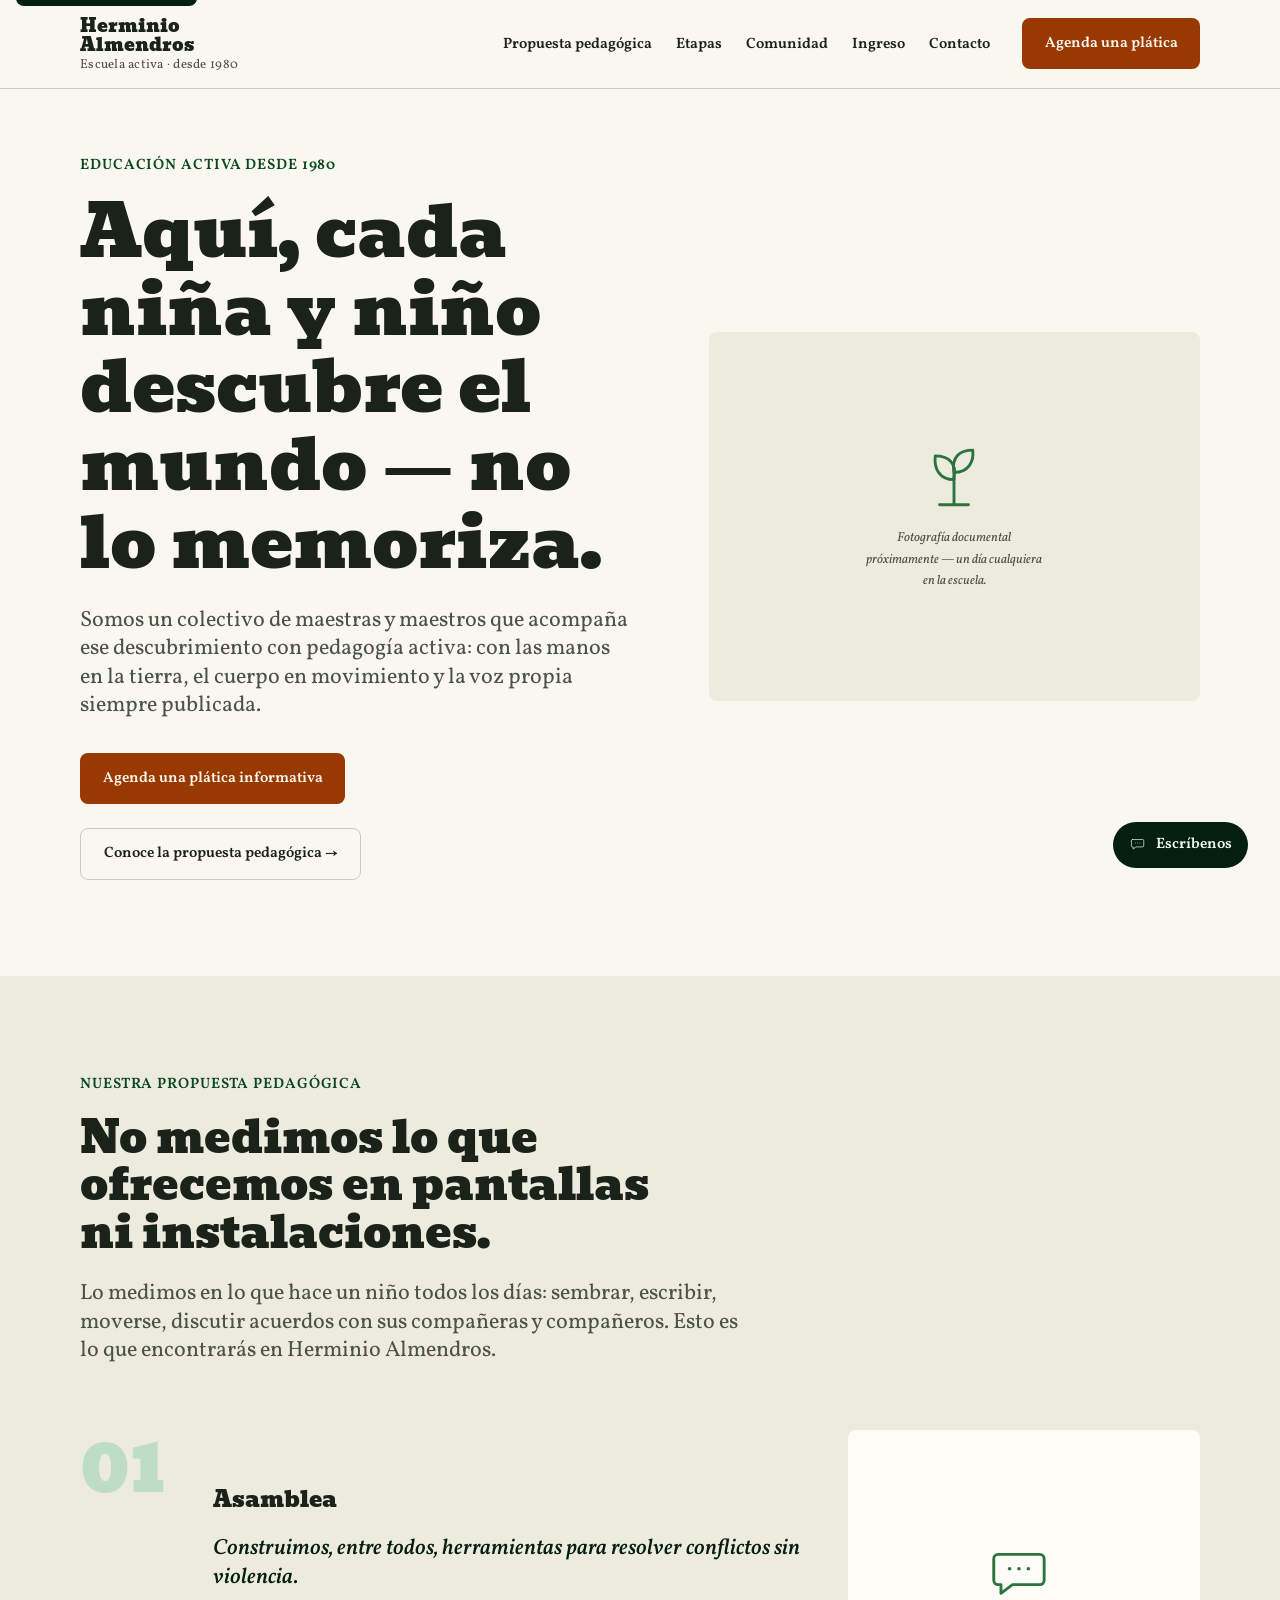
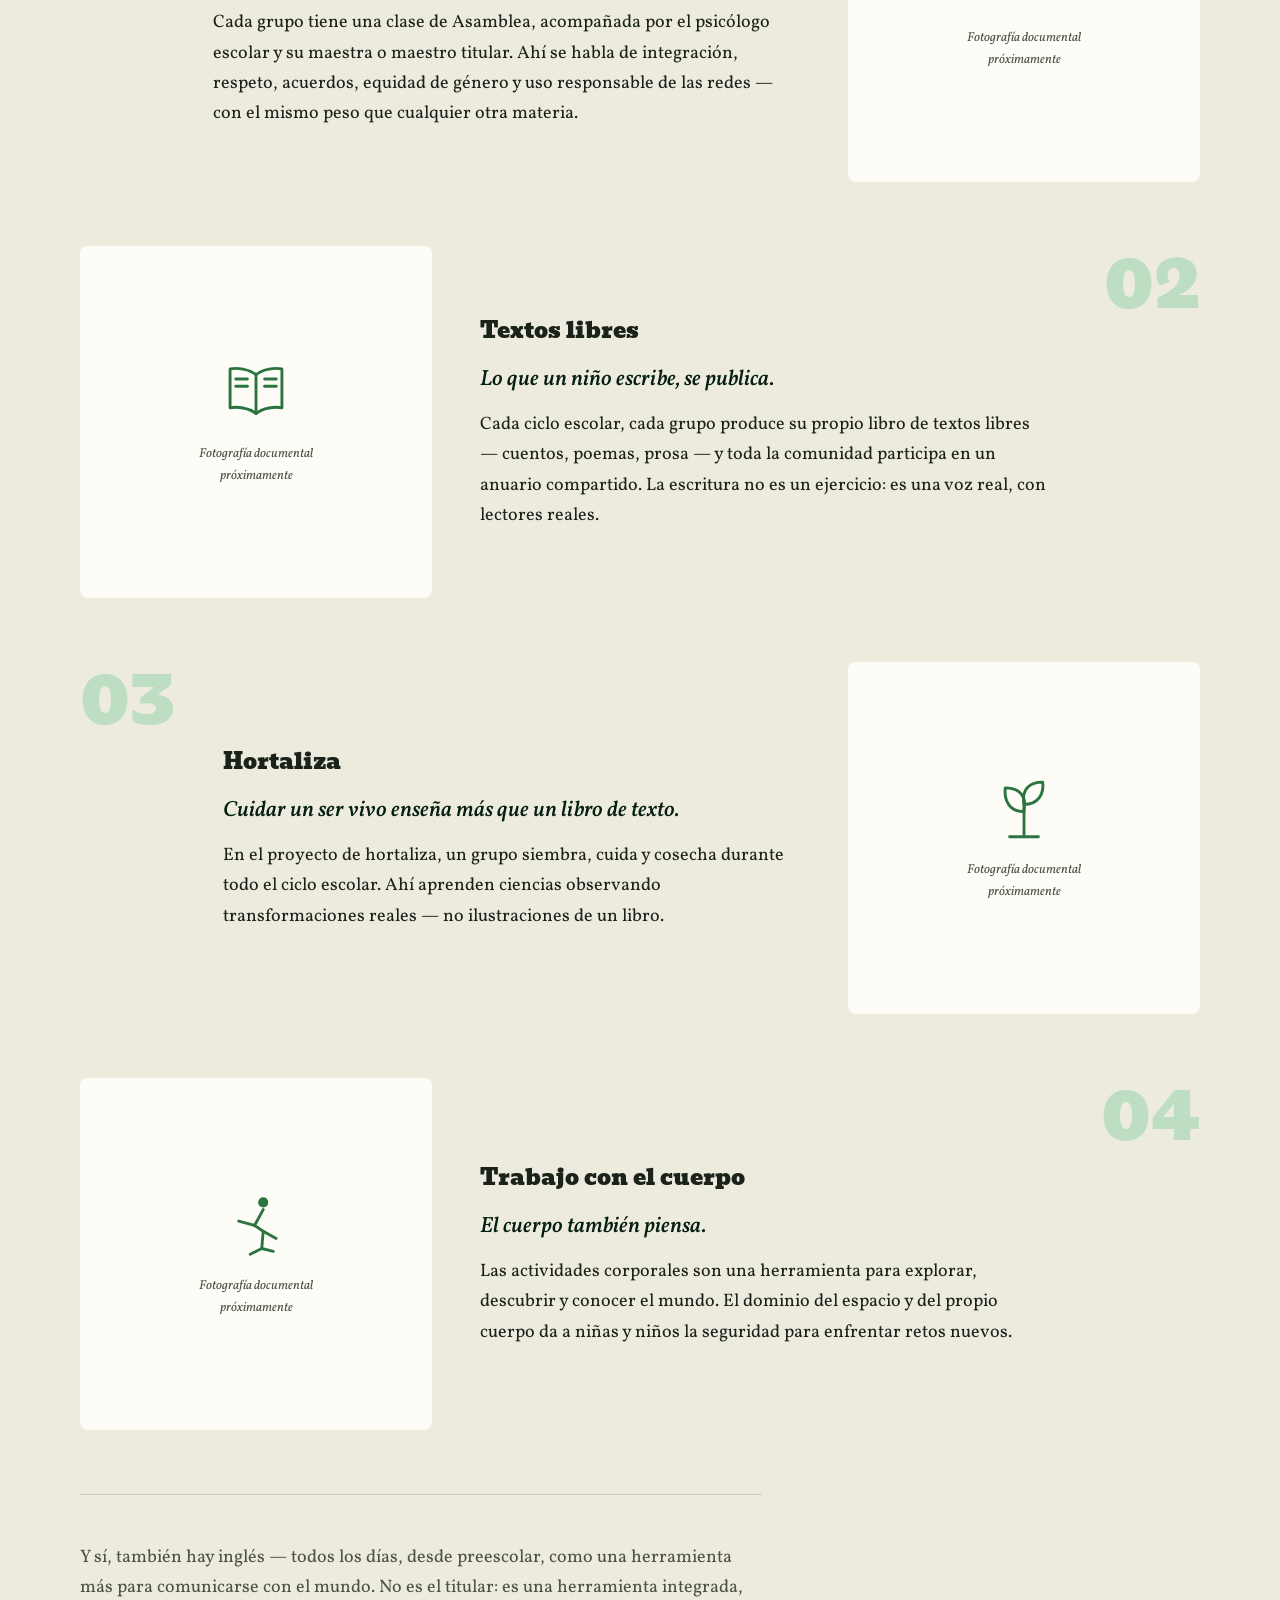
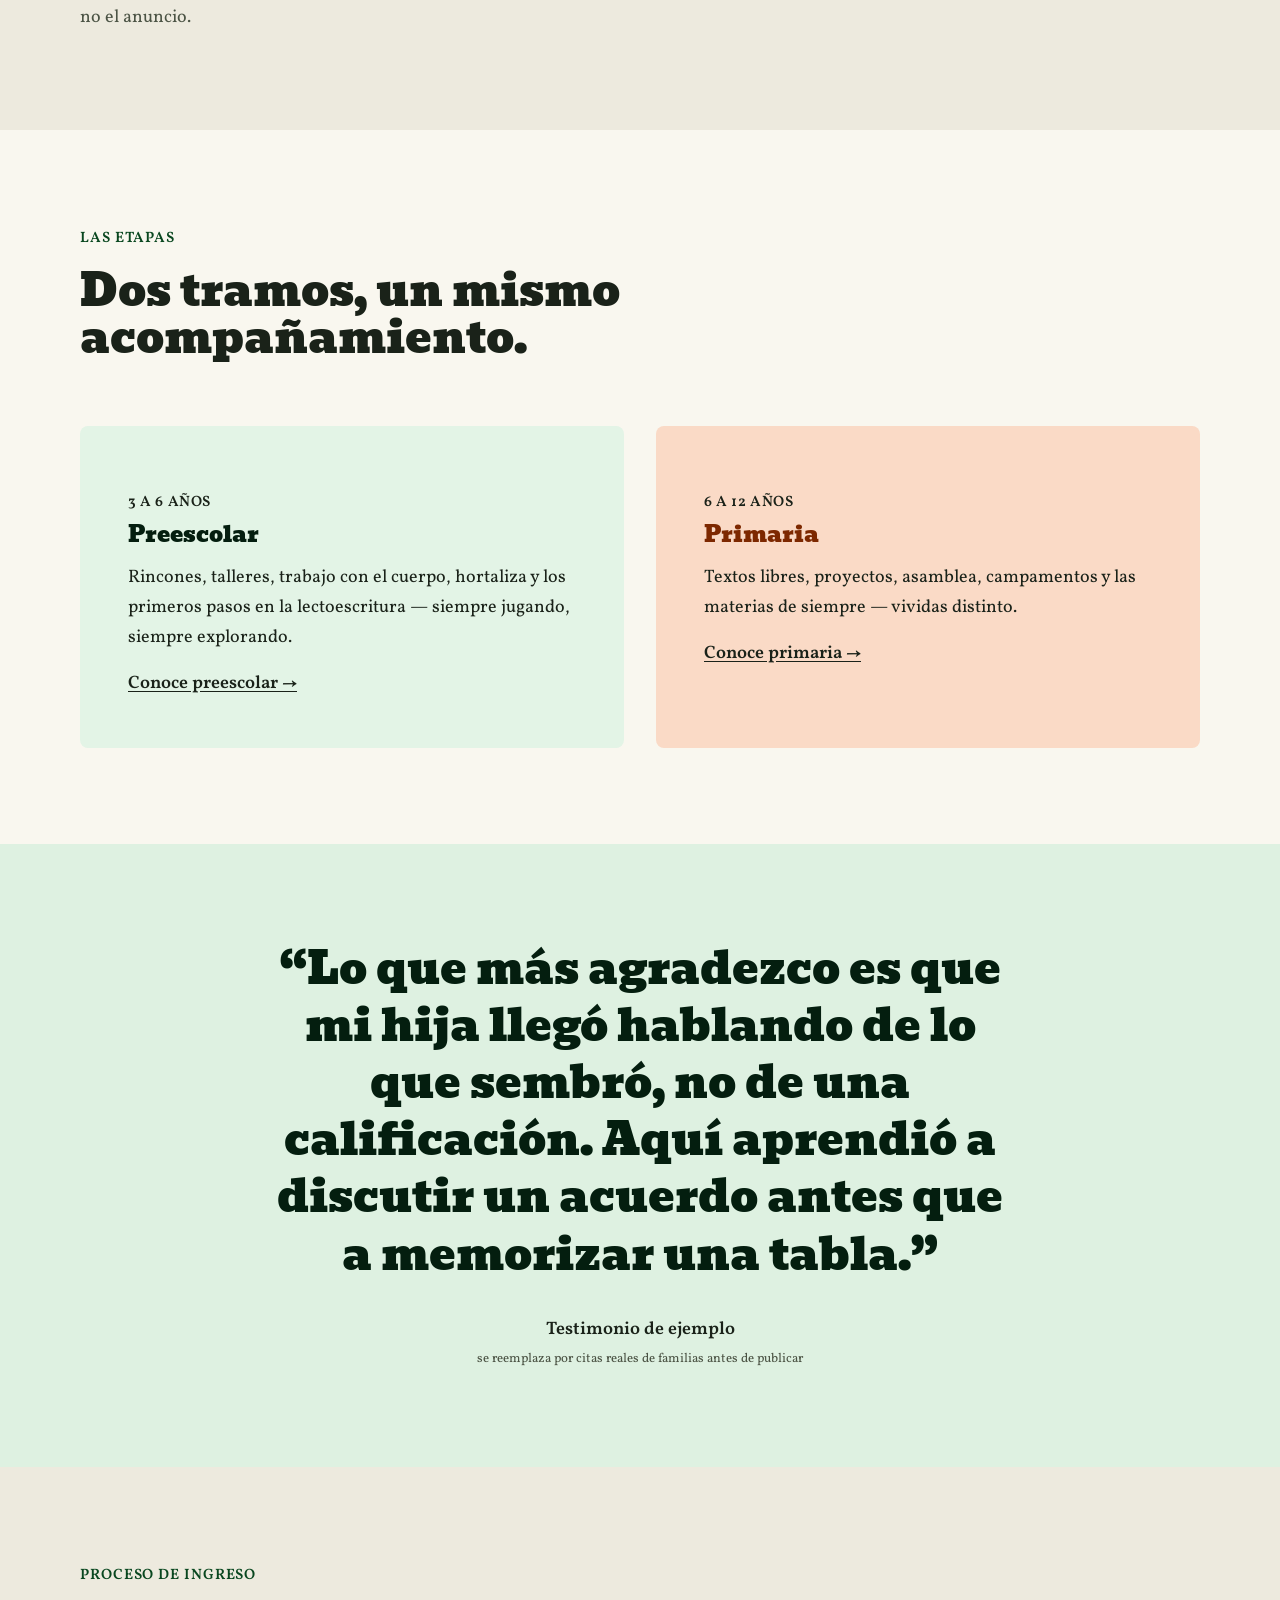
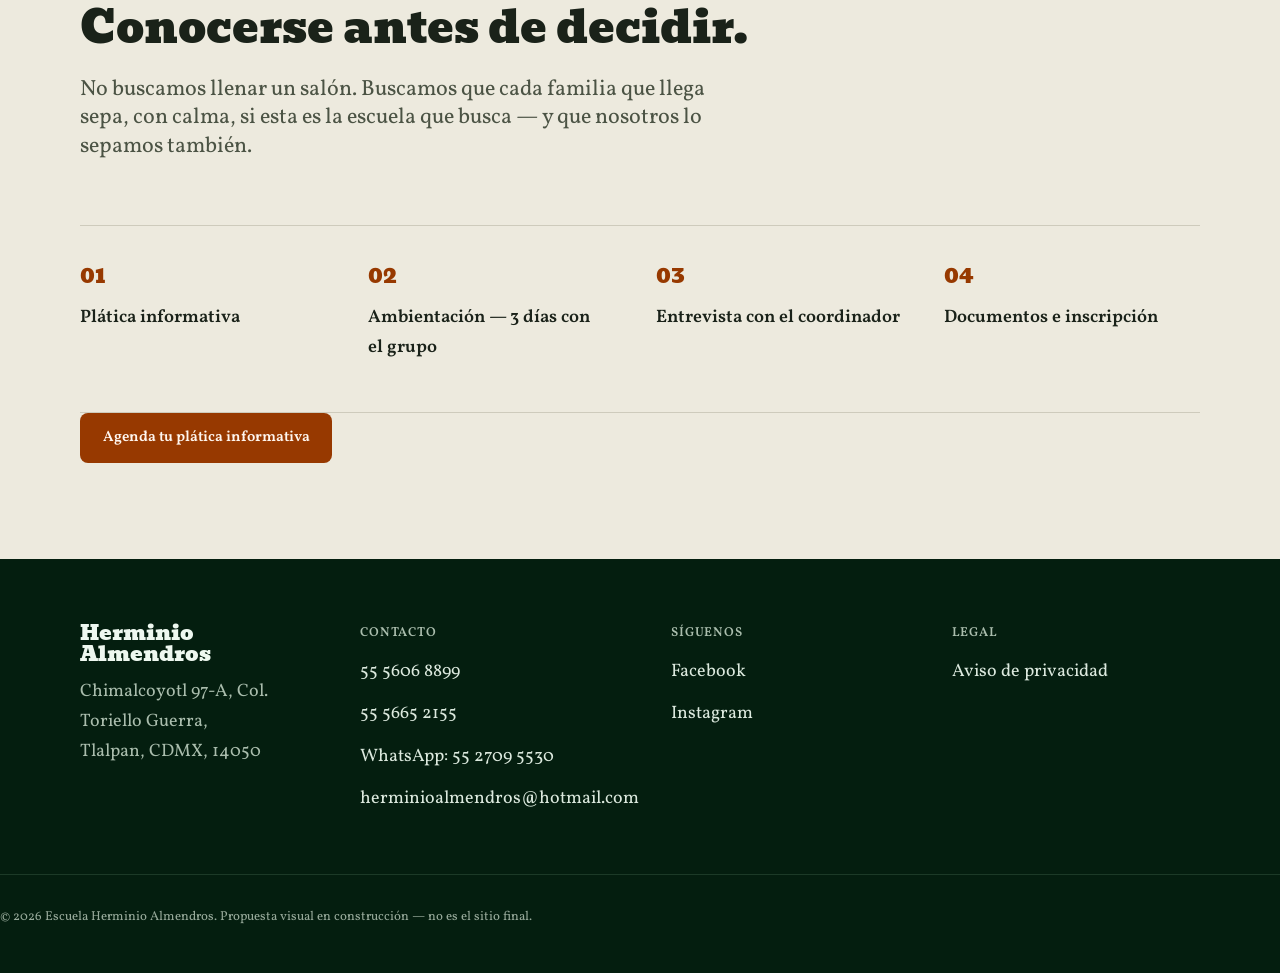
==== propuesta-visual/index.html @ aca51a23 "init" ====
<!doctype html>
<html lang="es">
<head>
<meta charset="UTF-8" />
<meta name="viewport" content="width=device-width, initial-scale=1" />
<meta name="color-scheme" content="light" />
<title>Escuela Herminio Almendros — Educación activa desde 1980</title>
<meta name="description" content="Escuela Herminio Almendros: educación preescolar y primaria con pedagogía activa y constructivista en Tlalpan, Ciudad de México, desde 1980." />
<meta property="og:title" content="Escuela Herminio Almendros" />
<meta property="og:description" content="Educación activa y constructivista en Tlalpan, CDMX, desde 1980." />
<link rel="preconnect" href="https://fonts.googleapis.com">
<link rel="preconnect" href="https://fonts.gstatic.com" crossorigin>
<link href="https://fonts.googleapis.com/css2?family=Bevan&family=Vollkorn:ital,wght@0,400;0,500;0,600;0,700;1,400&display=swap" rel="stylesheet">
<link rel="stylesheet" href="styles.css">
</head>
<body>

<!-- Sprite de iconos: trazos simples, decorativos. Las fotografías reales los sustituirán. -->
<svg style="display:none" aria-hidden="true">
  <symbol id="icon-sprout" viewBox="0 0 100 100" fill="none" stroke="currentColor" stroke-width="4" stroke-linecap="round" stroke-linejoin="round">
    <path d="M50 90 L50 40" />
    <path d="M50 55 C 30 55 22 40 24 22 C 42 22 54 32 50 52 Z" />
    <path d="M50 45 C 70 45 78 30 76 14 C 58 14 46 24 50 45 Z" />
    <path d="M30 90 H70" />
  </symbol>
  <symbol id="icon-chat" viewBox="0 0 100 100" fill="none" stroke="currentColor" stroke-width="4" stroke-linecap="round" stroke-linejoin="round">
    <path d="M14 20 H72 a6 6 0 0 1 6 6 V56 a6 6 0 0 1 -6 6 H34 L18 74 V62 H14 a6 6 0 0 1 -6 -6 V26 a6 6 0 0 1 6 -6 Z" />
    <circle cx="30" cy="40" r="2.5" fill="currentColor" stroke="none" />
    <circle cx="43" cy="40" r="2.5" fill="currentColor" stroke="none" />
    <circle cx="56" cy="40" r="2.5" fill="currentColor" stroke="none" />
  </symbol>
  <symbol id="icon-book" viewBox="0 0 100 100" fill="none" stroke="currentColor" stroke-width="4" stroke-linecap="round" stroke-linejoin="round">
    <path d="M50 26 C 40 18 24 16 14 18 V72 C 24 70 40 72 50 80 C 60 72 76 70 86 72 V18 C 76 16 60 18 50 26 Z" />
    <path d="M50 26 V80" />
    <path d="M22 32 H38" /><path d="M22 42 H38" />
    <path d="M62 32 H78" /><path d="M62 42 H78" />
  </symbol>
  <symbol id="icon-move" viewBox="0 0 100 100" fill="none" stroke="currentColor" stroke-width="4" stroke-linecap="round" stroke-linejoin="round">
    <circle cx="60" cy="20" r="7" fill="currentColor" stroke="none"/>
    <path d="M60 30 L48 52 L60 60 L58 84" />
    <path d="M48 52 L26 46" /><path d="M60 60 L78 70" />
    <path d="M58 84 L42 92" /><path d="M58 84 L74 88" />
  </symbol>
</svg>

<a class="skip-link" href="#contenido">Saltar al contenido</a>

<header class="site-header">
  <div class="wrap site-header__inner">
    <a class="wordmark" href="#inicio" aria-label="Herminio Almendros, inicio">
      <span class="wordmark__name">Herminio<br>Almendros</span>
      <span class="wordmark__tag">Escuela activa · desde 1980</span>
    </a>

    <button class="nav-toggle" type="button" aria-expanded="false" aria-controls="nav-principal">
      <span class="nav-toggle__bar"></span>
      <span class="nav-toggle__bar"></span>
      <span class="nav-toggle__bar"></span>
      <span class="sr-only">Abrir menú</span>
    </button>

    <div class="nav-collapse" id="nav-principal">
      <div class="nav-collapse__inner">
        <nav class="site-nav" aria-label="Principal">
          <ul>
            <li><a href="#propuesta">Propuesta pedagógica</a></li>
            <li><a href="#etapas">Etapas</a></li>
            <li><a href="#comunidad">Comunidad</a></li>
            <li><a href="#ingreso">Ingreso</a></li>
            <li><a href="#contacto">Contacto</a></li>
          </ul>
        </nav>
        <a class="button button--cta" href="#ingreso">Agenda una plática</a>
      </div>
    </div>
  </div>
</header>

<main id="contenido">

  <section class="hero" id="inicio">
    <div class="wrap hero__grid">
      <div class="hero__content" data-reveal>
        <p class="eyebrow">Educación activa desde 1980</p>
        <h1>Aquí, cada niña y niño descubre el mundo — no lo memoriza.</h1>
        <p class="lead">Somos un colectivo de maestras y maestros que acompaña ese descubrimiento con pedagogía activa: con las manos en la tierra, el cuerpo en movimiento y la voz propia siempre publicada.</p>
        <div class="hero__actions">
          <a class="button button--cta" href="#ingreso">Agenda una plática informativa</a>
          <a class="button button--ghost" href="#propuesta">Conoce la propuesta pedagógica →</a>
        </div>
      </div>
      <figure class="doc-frame hero__visual" data-reveal>
        <svg class="icon" aria-hidden="true"><use href="#icon-sprout"></use></svg>
        <figcaption>Fotografía documental próximamente — un día cualquiera en la escuela.</figcaption>
      </figure>
    </div>
  </section>

  <section class="section section--alt" id="propuesta">
    <div class="wrap">
      <div class="section__intro" data-reveal>
        <p class="eyebrow">Nuestra propuesta pedagógica</p>
        <h2>No medimos lo que ofrecemos en pantallas ni instalaciones.</h2>
        <p class="lead">Lo medimos en lo que hace un niño todos los días: sembrar, escribir, moverse, discutir acuerdos con sus compañeras y compañeros. Esto es lo que encontrarás en Herminio Almendros.</p>
      </div>

      <ol class="pillars">
        <li class="pillar" data-reveal>
          <span class="pillar__index" aria-hidden="true">01</span>
          <div class="pillar__body">
            <p class="pillar__label">Asamblea</p>
            <blockquote>Construimos, entre todos, herramientas para resolver conflictos sin violencia.</blockquote>
            <p>Cada grupo tiene una clase de Asamblea, acompañada por el psicólogo escolar y su maestra o maestro titular. Ahí se habla de integración, respeto, acuerdos, equidad de género y uso responsable de las redes — con el mismo peso que cualquier otra materia.</p>
          </div>
          <figure class="doc-frame doc-frame--square pillar__visual">
            <svg class="icon" aria-hidden="true"><use href="#icon-chat"></use></svg>
            <figcaption>Fotografía documental próximamente</figcaption>
          </figure>
        </li>

        <li class="pillar" data-reveal>
          <span class="pillar__index" aria-hidden="true">02</span>
          <div class="pillar__body">
            <p class="pillar__label">Textos libres</p>
            <blockquote>Lo que un niño escribe, se publica.</blockquote>
            <p>Cada ciclo escolar, cada grupo produce su propio libro de textos libres — cuentos, poemas, prosa — y toda la comunidad participa en un anuario compartido. La escritura no es un ejercicio: es una voz real, con lectores reales.</p>
          </div>
          <figure class="doc-frame doc-frame--square pillar__visual">
            <svg class="icon" aria-hidden="true"><use href="#icon-book"></use></svg>
            <figcaption>Fotografía documental próximamente</figcaption>
          </figure>
        </li>

        <li class="pillar" data-reveal>
          <span class="pillar__index" aria-hidden="true">03</span>
          <div class="pillar__body">
            <p class="pillar__label">Hortaliza</p>
            <blockquote>Cuidar un ser vivo enseña más que un libro de texto.</blockquote>
            <p>En el proyecto de hortaliza, un grupo siembra, cuida y cosecha durante todo el ciclo escolar. Ahí aprenden ciencias observando transformaciones reales — no ilustraciones de un libro.</p>
          </div>
          <figure class="doc-frame doc-frame--square pillar__visual">
            <svg class="icon" aria-hidden="true"><use href="#icon-sprout"></use></svg>
            <figcaption>Fotografía documental próximamente</figcaption>
          </figure>
        </li>

        <li class="pillar" data-reveal>
          <span class="pillar__index" aria-hidden="true">04</span>
          <div class="pillar__body">
            <p class="pillar__label">Trabajo con el cuerpo</p>
            <blockquote>El cuerpo también piensa.</blockquote>
            <p>Las actividades corporales son una herramienta para explorar, descubrir y conocer el mundo. El dominio del espacio y del propio cuerpo da a niñas y niños la seguridad para enfrentar retos nuevos.</p>
          </div>
          <figure class="doc-frame doc-frame--square pillar__visual">
            <svg class="icon" aria-hidden="true"><use href="#icon-move"></use></svg>
            <figcaption>Fotografía documental próximamente</figcaption>
          </figure>
        </li>
      </ol>

      <p class="pillars__note" data-reveal>Y sí, también hay inglés — todos los días, desde preescolar, como una herramienta más para comunicarse con el mundo. No es el titular: es una herramienta integrada, no el anuncio.</p>
    </div>
  </section>

  <section class="section" id="etapas">
    <div class="wrap">
      <div class="section__intro" data-reveal>
        <p class="eyebrow">Las etapas</p>
        <h2>Dos tramos, un mismo acompañamiento.</h2>
      </div>
      <div class="stages" data-reveal>
        <article class="stage stage--preescolar">
          <p class="stage__range">3 a 6 años</p>
          <h3>Preescolar</h3>
          <p>Rincones, talleres, trabajo con el cuerpo, hortaliza y los primeros pasos en la lectoescritura — siempre jugando, siempre explorando.</p>
          <a class="link-arrow" href="#">Conoce preescolar →</a>
        </article>
        <article class="stage stage--primaria">
          <p class="stage__range">6 a 12 años</p>
          <h3>Primaria</h3>
          <p>Textos libres, proyectos, asamblea, campamentos y las materias de siempre — vividas distinto.</p>
          <a class="link-arrow" href="#">Conoce primaria →</a>
        </article>
      </div>
    </div>
  </section>

  <section class="section section--comunidad" id="comunidad">
    <div class="wrap">
      <blockquote class="testimonial" data-reveal>
        <p>Lo que más agradezco es que mi hija llegó hablando de lo que sembró, no de una calificación. Aquí aprendió a discutir un acuerdo antes que a memorizar una tabla.</p>
        <footer>
          <cite>Testimonio de ejemplo</cite>
          <span class="testimonial__note">se reemplaza por citas reales de familias antes de publicar</span>
        </footer>
      </blockquote>
    </div>
  </section>

  <section class="section section--alt" id="ingreso">
    <div class="wrap">
      <div class="section__intro" data-reveal>
        <p class="eyebrow">Proceso de ingreso</p>
        <h2>Conocerse antes de decidir.</h2>
        <p class="lead">No buscamos llenar un salón. Buscamos que cada familia que llega sepa, con calma, si esta es la escuela que busca — y que nosotros lo sepamos también.</p>
      </div>

      <ol class="steps" data-reveal>
        <li><span class="steps__index">01</span><p class="steps__label">Plática informativa</p></li>
        <li><span class="steps__index">02</span><p class="steps__label">Ambientación — 3 días con el grupo</p></li>
        <li><span class="steps__index">03</span><p class="steps__label">Entrevista con el coordinador</p></li>
        <li><span class="steps__index">04</span><p class="steps__label">Documentos e inscripción</p></li>
      </ol>

      <a class="button button--cta" href="#contacto">Agenda tu plática informativa</a>
    </div>
  </section>

</main>

<footer class="site-footer" id="contacto">
  <div class="wrap site-footer__grid">
    <div>
      <p class="wordmark wordmark--footer">Herminio<br>Almendros</p>
      <p class="muted-footer">Chimalcoyotl 97-A, Col. Toriello Guerra,<br>Tlalpan, CDMX, 14050</p>
    </div>
    <div>
      <p class="footer__heading">Contacto</p>
      <p><a href="tel:5556068899">55 5606 8899</a></p>
      <p><a href="tel:5556652155">55 5665 2155</a></p>
      <p><a href="https://wa.me/525527095530" target="_blank" rel="noopener">WhatsApp: 55 2709 5530</a></p>
      <p><a href="mailto:herminioalmendros@hotmail.com">herminioalmendros@hotmail.com</a></p>
    </div>
    <div>
      <p class="footer__heading">Síguenos</p>
      <p><a href="https://www.facebook.com/Comunidad-Herminio-Almendros-756396684476777/" target="_blank" rel="noopener">Facebook</a></p>
      <p><a href="https://instagram.com/escuelaherminioalmendros/" target="_blank" rel="noopener">Instagram</a></p>
    </div>
    <div>
      <p class="footer__heading">Legal</p>
      <p><a href="#">Aviso de privacidad</a></p>
    </div>
  </div>
  <p class="site-footer__legal">© <span id="year"></span> Escuela Herminio Almendros. Propuesta visual en construcción — no es el sitio final.</p>
</footer>

<a class="whatsapp-tab" href="https://wa.me/525527095530" target="_blank" rel="noopener">
  <svg class="icon" aria-hidden="true"><use href="#icon-chat"></use></svg>
  <span>Escríbenos</span>
</a>

<script src="script.js"></script>
</body>
</html>
---- propuesta-visual/styles.css ----
/* =========================================================
   Herminio Almendros — propuesta visual (prototipo estático)
   ========================================================= */

/* ---------- Reset mínimo ---------- */
*, *::before, *::after { box-sizing: border-box; }
html { -webkit-text-size-adjust: 100%; scroll-behavior: smooth; }
body { margin: 0; }
img, svg { display: block; max-width: 100%; }
a { color: inherit; }
ul, ol { margin: 0; padding: 0; list-style: none; }
blockquote, p, h1, h2, h3, figure { margin: 0; }
button { font: inherit; color: inherit; background: none; border: 0; cursor: pointer; }

/* ---------- Tokens ---------- */
:root {
  /* Espaciado — escala de 4pt */
  --space-3xs: 0.25rem;
  --space-2xs: 0.5rem;
  --space-xs: 0.75rem;
  --space-sm: 1rem;
  --space-md: 1.5rem;
  --space-lg: 2rem;
  --space-xl: 3rem;
  --space-2xl: 4rem;
  --space-3xl: 6rem;

  /* Superficie y texto — papel cálido, nunca blanco/negro puro */
  --color-bg: oklch(97.5% 0.01 95);
  --color-bg-alt: oklch(93.5% 0.016 95);
  --color-bg-soft-green: oklch(94% 0.03 150);
  --color-border: oklch(84% 0.02 95);
  --color-text: oklch(24% 0.02 140);
  --color-text-muted: oklch(43% 0.025 130);

  /* Hoja — verde hortaliza */
  --color-hoja-95: oklch(95% 0.025 150);
  --color-hoja-85: oklch(87% 0.05 150);
  --color-hoja-70: oklch(72% 0.09 150);
  --color-hoja-50: oklch(50% 0.11 150);
  --color-hoja-35: oklch(35% 0.09 150);
  --color-hoja-20: oklch(21% 0.045 155);

  /* Tierra — barro, terracota */
  --color-tierra-92: oklch(91% 0.045 55);
  --color-tierra-58: oklch(58% 0.14 45);
  --color-tierra-48: oklch(47% 0.14 45);
  --color-tierra-40: oklch(40% 0.13 45);
  --color-tierra-on: oklch(98% 0.015 60);

  /* Tipografía */
  --font-display: 'Bevan', Georgia, serif;
  --font-body: 'Vollkorn', Georgia, serif;

  --text-xs: 0.8125rem;
  --text-sm: 0.9375rem;
  --text-base: 1.125rem;
  --text-md: 1.375rem;
  --text-lg: clamp(1.9rem, 1.55rem + 1.6vw, 2.75rem);
  --text-xl: clamp(2.5rem, 1.2rem + 5.4vw, 4.5rem);

  --leading-tight: 1.08;
  --leading-snug: 1.3;
  --leading-normal: 1.5;
  --leading-relaxed: 1.68;

  --radius: 8px;
  --measure: 62ch;

  --ease-out: cubic-bezier(0.16, 1, 0.3, 1);
}

/* ---------- Base ---------- */
body {
  background: var(--color-bg);
  color: var(--color-text);
  font-family: var(--font-body);
  font-size: var(--text-base);
  line-height: var(--leading-relaxed);
  text-rendering: optimizeLegibility;
}

h1, h2, h3 {
  font-family: var(--font-display);
  font-weight: 400;
  line-height: var(--leading-tight);
  text-wrap: balance;
}

h1 { font-size: var(--text-xl); }
h2 { font-size: var(--text-lg); }
h3 { font-size: var(--text-md); }

p { text-wrap: pretty; }

.wrap {
  max-width: 74rem;
  margin-inline: auto;
  padding-inline: var(--space-lg);
}

.sr-only {
  position: absolute;
  width: 1px; height: 1px;
  overflow: hidden;
  clip: rect(0 0 0 0);
  white-space: nowrap;
}

.skip-link {
  position: absolute;
  left: var(--space-sm);
  top: -3rem;
  background: var(--color-hoja-20);
  color: var(--color-tierra-on);
  padding: var(--space-xs) var(--space-sm);
  border-radius: var(--radius);
  transition: top 0.2s var(--ease-out);
  z-index: 100;
}
.skip-link:focus { top: var(--space-sm); }

:focus-visible {
  outline: 2px solid var(--color-hoja-35);
  outline-offset: 3px;
}

.eyebrow {
  font-size: var(--text-sm);
  font-weight: 600;
  letter-spacing: 0.06em;
  text-transform: uppercase;
  color: var(--color-hoja-35);
  margin-bottom: var(--space-sm);
}

.lead {
  font-size: var(--text-md);
  line-height: var(--leading-snug);
  color: var(--color-text-muted);
  max-width: var(--measure);
  margin-top: var(--space-md);
}

/* ---------- Botones ---------- */
.button {
  display: inline-flex;
  align-items: center;
  gap: var(--space-2xs);
  font-family: var(--font-body);
  font-size: var(--text-sm);
  font-weight: 600;
  text-decoration: none;
  padding: 0.85em 1.5em;
  border-radius: var(--radius);
  transition: background-color 0.2s var(--ease-out), color 0.2s var(--ease-out), border-color 0.2s var(--ease-out);
}

.button--cta {
  background: var(--color-tierra-48);
  color: var(--color-tierra-on);
}
.button--cta:hover { background: var(--color-tierra-40); }

.button--ghost {
  background: transparent;
  border: 1px solid var(--color-border);
  color: var(--color-text);
}
.button--ghost:hover { background: var(--color-bg-alt); }

.link-arrow {
  display: inline-block;
  margin-top: var(--space-sm);
  font-weight: 600;
  text-decoration: underline;
  text-underline-offset: 3px;
  color: inherit;
}

/* ---------- Header ---------- */
.site-header {
  position: sticky;
  top: 0;
  z-index: 50;
  background: var(--color-bg);
  border-bottom: 1px solid var(--color-border);
  transition: border-color 0.2s var(--ease-out);
}
.site-header.is-scrolled { border-bottom-color: var(--color-hoja-70); }

.site-header__inner {
  display: flex;
  flex-wrap: wrap;
  align-items: center;
  justify-content: space-between;
  gap: var(--space-md);
  padding-block: var(--space-sm);
}

.wordmark {
  text-decoration: none;
  color: var(--color-text);
  line-height: 1;
}
.wordmark__name {
  display: block;
  font-family: var(--font-display);
  font-size: 1.15rem;
  line-height: 1.05;
}
.wordmark__tag {
  display: block;
  font-family: var(--font-body);
  font-size: var(--text-xs);
  color: var(--color-text-muted);
  margin-top: var(--space-3xs);
  letter-spacing: 0.02em;
}

.nav-toggle {
  display: flex;
  flex-direction: column;
  gap: 5px;
  padding: var(--space-2xs);
  margin: calc(var(--space-2xs) * -1);
}
.nav-toggle__bar {
  width: 22px; height: 2px;
  background: var(--color-text);
  border-radius: 2px;
  transition: transform 0.25s var(--ease-out), opacity 0.25s var(--ease-out);
}
.nav-toggle.is-open .nav-toggle__bar:nth-child(1) { transform: translateY(7px) rotate(45deg); }
.nav-toggle.is-open .nav-toggle__bar:nth-child(2) { opacity: 0; }
.nav-toggle.is-open .nav-toggle__bar:nth-child(3) { transform: translateY(-7px) rotate(-45deg); }

.nav-collapse {
  display: grid;
  grid-template-rows: 0fr;
  transition: grid-template-rows 0.35s var(--ease-out);
  flex-basis: 100%;
}
.nav-collapse__inner { overflow: hidden; min-height: 0; }
.nav-collapse.is-open { grid-template-rows: 1fr; }
.nav-collapse .site-nav ul {
  display: flex;
  flex-direction: column;
  gap: var(--space-sm);
  padding-block: var(--space-md);
}
.nav-collapse .site-nav a { text-decoration: none; font-weight: 600; }
.nav-collapse .button--cta { margin-bottom: var(--space-md); }

@media (min-width: 960px) {
  .nav-toggle { display: none; }
  .nav-collapse {
    display: block;
    flex-basis: auto;
  }
  .nav-collapse__inner { overflow: visible; }
  .nav-collapse__inner {
    display: flex;
    align-items: center;
    gap: var(--space-lg);
  }
  .nav-collapse .site-nav ul {
    flex-direction: row;
    gap: var(--space-md);
    padding-block: 0;
  }
  .nav-collapse .site-nav a { font-size: var(--text-sm); white-space: nowrap; }
  .nav-collapse .button--cta { margin-bottom: 0; white-space: nowrap; }
}

/* ---------- Layout de secciones ---------- */
.section { padding-block: var(--space-3xl); }
.section--alt { background: var(--color-bg-alt); }
.section--comunidad { background: var(--color-bg-soft-green); }

.section__intro { max-width: 42rem; margin-bottom: var(--space-2xl); }

/* ---------- Hero ---------- */
.hero { padding-block: var(--space-2xl) var(--space-3xl); }
.hero__grid {
  display: grid;
  gap: var(--space-xl);
}
.hero__actions {
  display: flex;
  flex-wrap: wrap;
  gap: var(--space-md);
  margin-top: var(--space-lg);
}
@media (min-width: 880px) {
  .hero__grid { grid-template-columns: 1.15fr 1fr; align-items: center; gap: var(--space-2xl); }
}

@media (min-width: 960px) {
  .site-header__inner { flex-wrap: nowrap; }
}

/* ---------- Marcos documentales (placeholders de foto real) ---------- */
.doc-frame {
  aspect-ratio: 4 / 3;
  background: var(--color-bg-alt);
  border-radius: var(--radius);
  display: flex;
  flex-direction: column;
  align-items: center;
  justify-content: center;
  gap: var(--space-sm);
  padding: var(--space-lg);
  text-align: center;
}
.doc-frame--square { aspect-ratio: 1 / 1; }
.doc-frame .icon { width: 4.5rem; height: 4.5rem; color: var(--color-hoja-50); }
.doc-frame figcaption { font-size: var(--text-xs); font-style: italic; color: var(--color-text-muted); max-width: 22ch; }
.section--alt .doc-frame { background: var(--color-surface, oklch(99% 0.006 95)); }

/* ---------- Pilares ---------- */
.pillars { display: flex; flex-direction: column; gap: var(--space-2xl); }
.pillar {
  display: flex;
  flex-direction: column;
  gap: var(--space-lg);
  align-items: stretch;
}
.pillar__index {
  font-family: var(--font-display);
  font-size: clamp(3rem, 2.2rem + 3vw, 5.5rem);
  line-height: 1;
  color: var(--color-hoja-85);
}
.pillar__body { flex: 1 1 320px; }
.pillar__label {
  font-family: var(--font-display);
  font-size: var(--text-md);
  margin-bottom: var(--space-sm);
}
.pillar blockquote {
  font-size: var(--text-md);
  font-style: italic;
  font-weight: 500;
  line-height: var(--leading-snug);
  color: var(--color-hoja-20);
  border-inline-start: none;
  margin-bottom: var(--space-sm);
}
.pillar__visual { flex: 1 1 260px; align-self: center; max-width: 22rem; }

@media (min-width: 880px) {
  .pillar { flex-direction: row; align-items: center; gap: var(--space-xl); }
  .pillar:nth-of-type(even) { flex-direction: row-reverse; }
  .pillar__index { flex: none; align-self: flex-start; }
}

.pillars__note {
  margin-top: var(--space-2xl);
  padding-top: var(--space-xl);
  border-top: 1px solid var(--color-border);
  color: var(--color-text-muted);
  max-width: var(--measure);
}

/* ---------- Etapas ---------- */
.stages {
  display: grid;
  gap: var(--space-lg);
}
@media (min-width: 640px) {
  .stages { grid-template-columns: 1fr 1fr; }
}
.stage {
  padding: var(--space-xl);
  border-radius: var(--radius);
}
.stage--preescolar { background: var(--color-hoja-95); }
.stage--preescolar h3 { color: var(--color-hoja-20); }
.stage--primaria { background: var(--color-tierra-92); }
.stage--primaria h3 { color: var(--color-tierra-40); }
.stage__range {
  font-size: var(--text-sm);
  font-weight: 600;
  letter-spacing: 0.04em;
  text-transform: uppercase;
  color: var(--color-text-muted);
  margin-bottom: var(--space-2xs);
}
.stage p { margin-top: var(--space-sm); color: var(--color-text); }

/* ---------- Testimonio ---------- */
.testimonial { max-width: 46rem; margin-inline: auto; text-align: center; }
.testimonial p {
  font-family: var(--font-display);
  font-size: var(--text-lg);
  line-height: var(--leading-snug);
  color: var(--color-hoja-20);
}
.testimonial p::before { content: "\201C"; }
.testimonial p::after { content: "\201D"; }
.testimonial footer { margin-top: var(--space-lg); }
.testimonial cite {
  font-style: normal;
  font-weight: 600;
  display: block;
}
.testimonial__note {
  display: block;
  font-size: var(--text-xs);
  color: var(--color-text-muted);
  margin-top: var(--space-3xs);
}

/* ---------- Pasos de ingreso ---------- */
.steps {
  display: grid;
  gap: var(--space-lg);
  padding-block: var(--space-lg) var(--space-xl);
  border-block: 1px solid var(--color-border);
}
@media (min-width: 640px) {
  .steps { grid-template-columns: repeat(4, 1fr); }
}
.steps__index {
  display: block;
  font-family: var(--font-display);
  font-size: var(--text-md);
  color: var(--color-tierra-48);
  margin-bottom: var(--space-2xs);
}
.steps__label { font-weight: 600; }

/* ---------- Footer ---------- */
.site-footer {
  background: var(--color-hoja-20);
  color: oklch(92% 0.02 150);
  padding-block: var(--space-2xl) var(--space-lg);
}
.site-footer a { text-decoration: none; }
.site-footer a:hover { text-decoration: underline; }
.site-footer p { margin-bottom: var(--space-xs); }
.wordmark--footer {
  font-family: var(--font-display);
  font-size: 1.3rem;
  color: oklch(97% 0.015 150);
  margin-bottom: var(--space-sm);
}
.muted-footer { color: oklch(78% 0.03 150); }
.footer__heading {
  font-size: var(--text-xs);
  font-weight: 600;
  letter-spacing: 0.06em;
  text-transform: uppercase;
  color: oklch(78% 0.03 150);
  margin-bottom: var(--space-sm);
}
.site-footer__grid {
  display: grid;
  gap: var(--space-lg);
  grid-template-columns: repeat(2, 1fr);
  padding-bottom: var(--space-xl);
}
@media (min-width: 640px) {
  .site-footer__grid { grid-template-columns: repeat(4, 1fr); }
}
.site-footer__legal {
  border-top: 1px solid oklch(32% 0.05 155);
  padding-top: var(--space-lg);
  font-size: var(--text-xs);
  color: oklch(72% 0.03 150);
}

/* ---------- WhatsApp flotante ---------- */
.whatsapp-tab {
  position: fixed;
  right: var(--space-lg);
  bottom: var(--space-lg);
  display: inline-flex;
  align-items: center;
  gap: var(--space-2xs);
  background: var(--color-hoja-20);
  color: oklch(97% 0.015 150);
  text-decoration: none;
  font-size: var(--text-sm);
  font-weight: 600;
  padding: 0.7em 1.1em;
  border-radius: 999px;
  z-index: 40;
  transition: background-color 0.2s var(--ease-out);
}
.whatsapp-tab .icon { width: 1.1rem; height: 1.1rem; }
.whatsapp-tab:hover { background: var(--color-hoja-35); }

/* ---------- Revelado al hacer scroll ---------- */
[data-reveal] {
  opacity: 0;
  transform: translateY(18px);
  transition: opacity 0.7s var(--ease-out), transform 0.7s var(--ease-out);
}
[data-reveal].is-visible { opacity: 1; transform: none; }

@media (prefers-reduced-motion: reduce) {
  html { scroll-behavior: auto; }
  [data-reveal] { transition: none; opacity: 1; transform: none; }
  .nav-toggle__bar, .nav-collapse, .button, .whatsapp-tab { transition: none; }
}
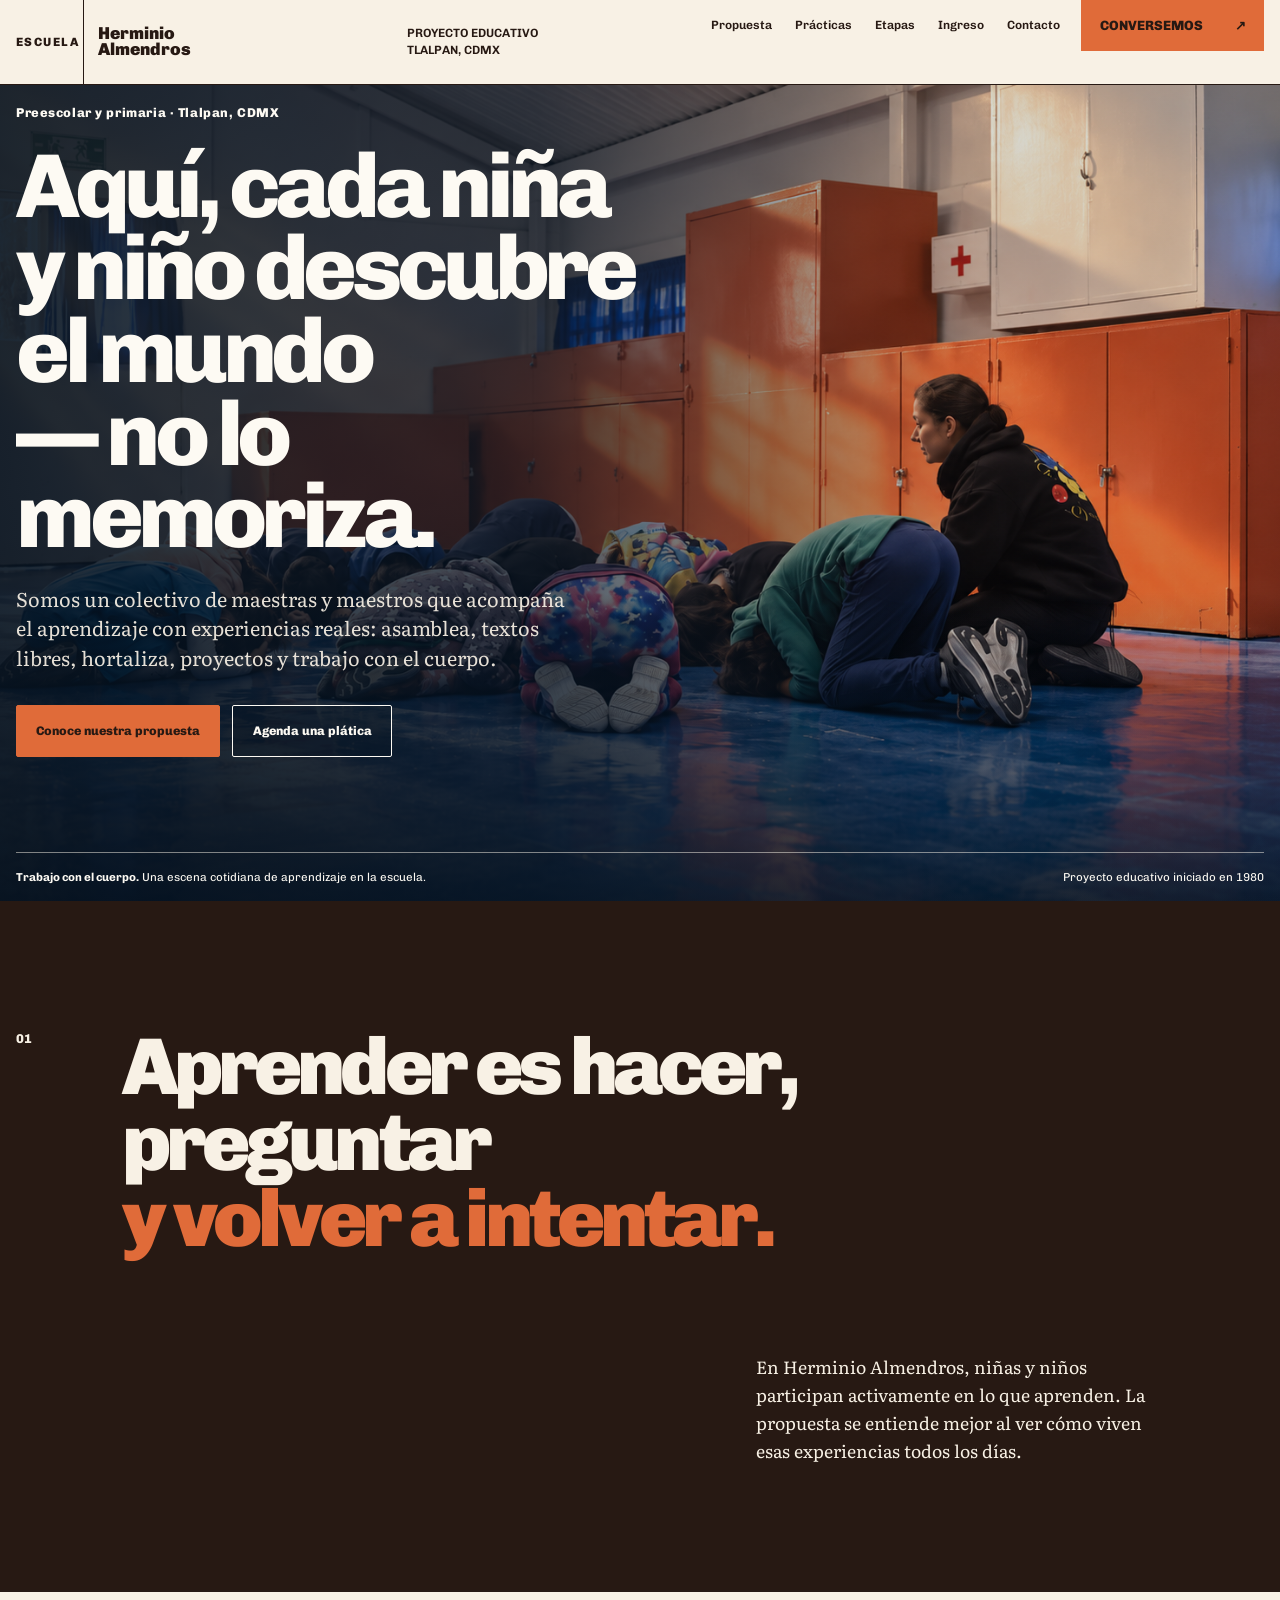
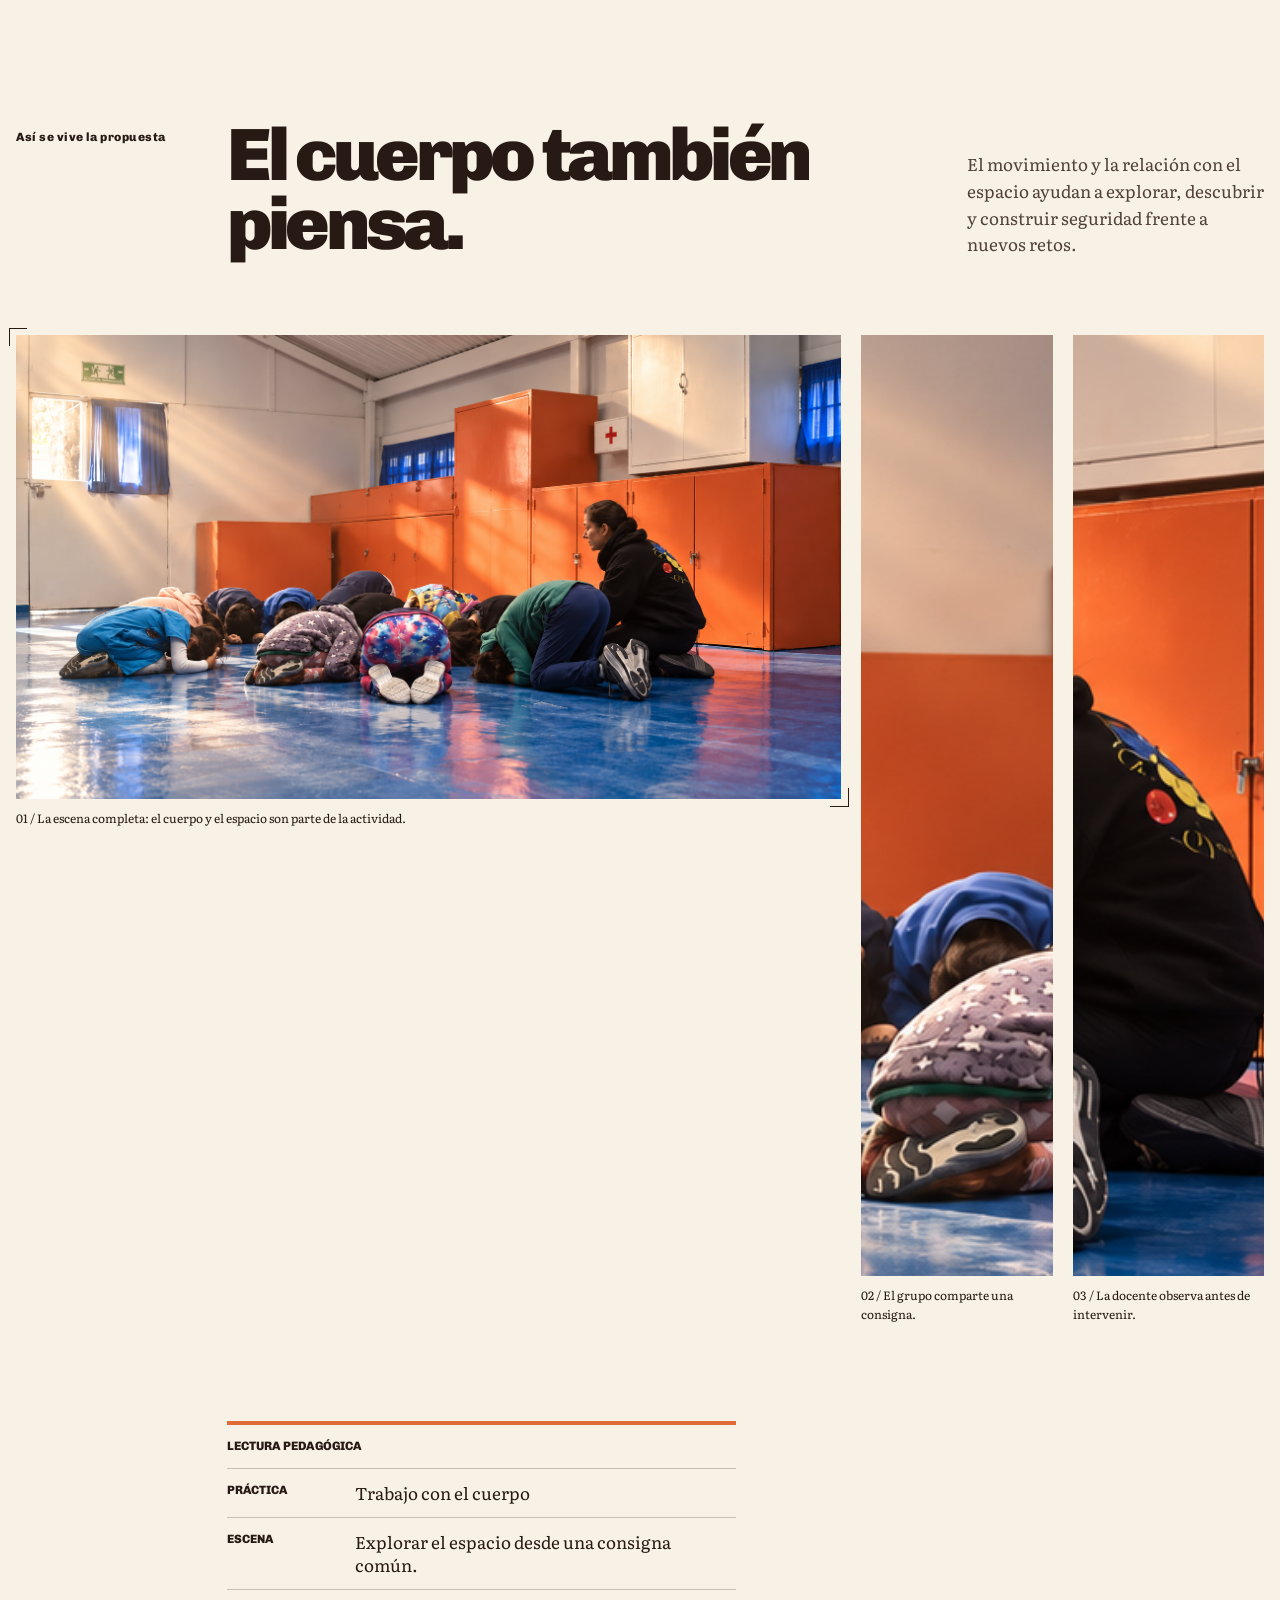
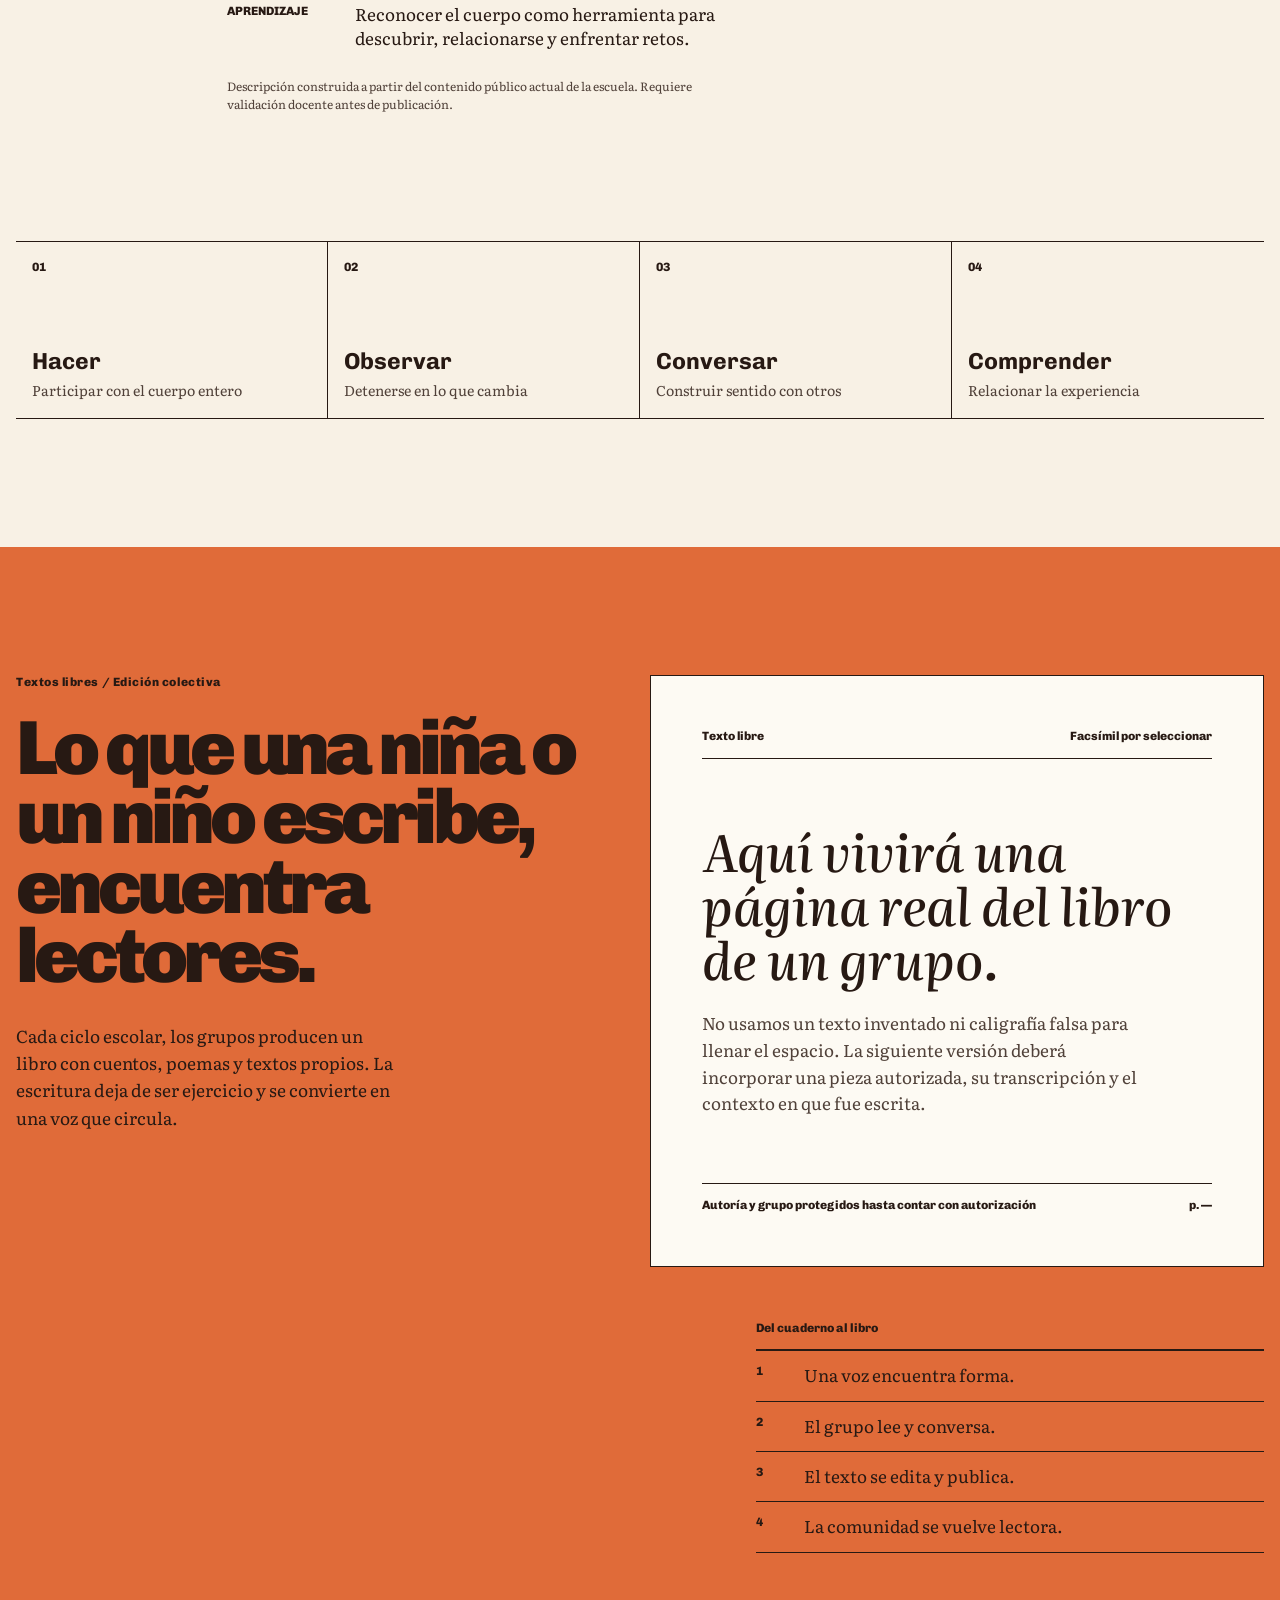
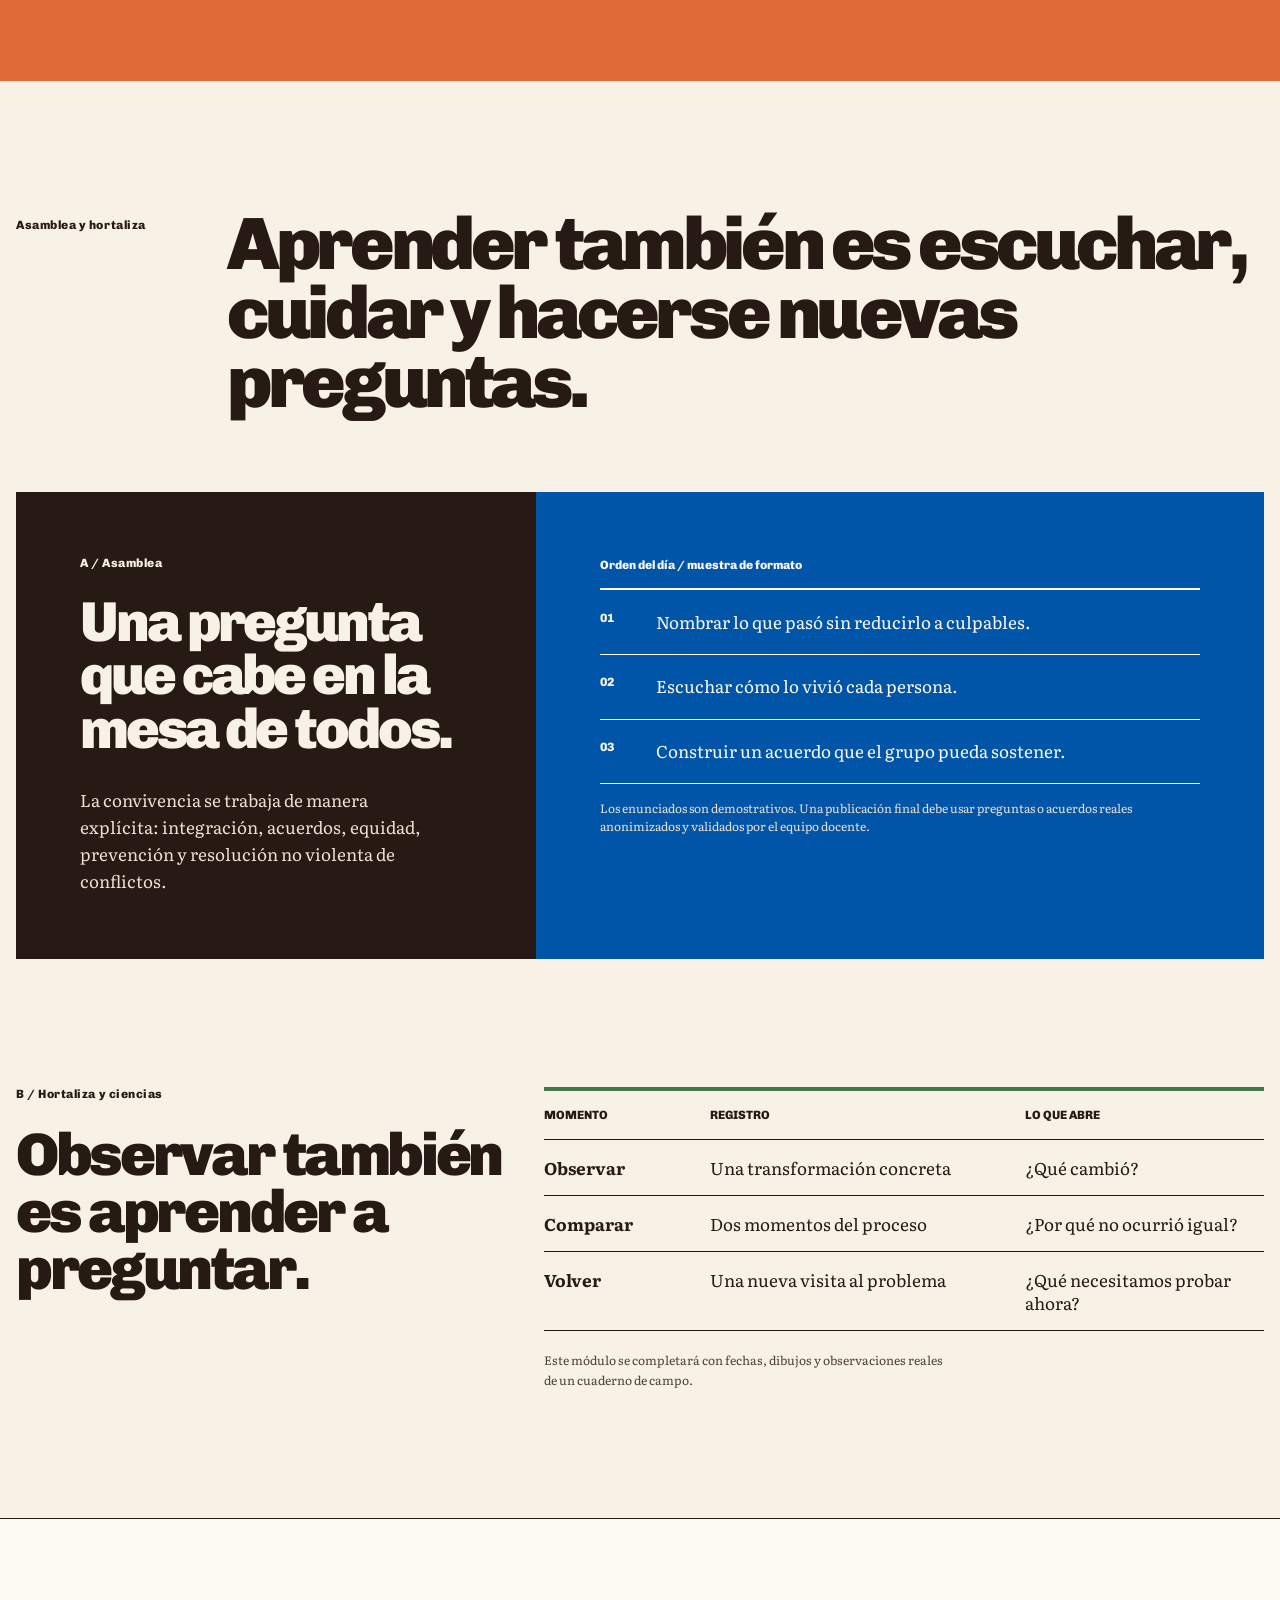
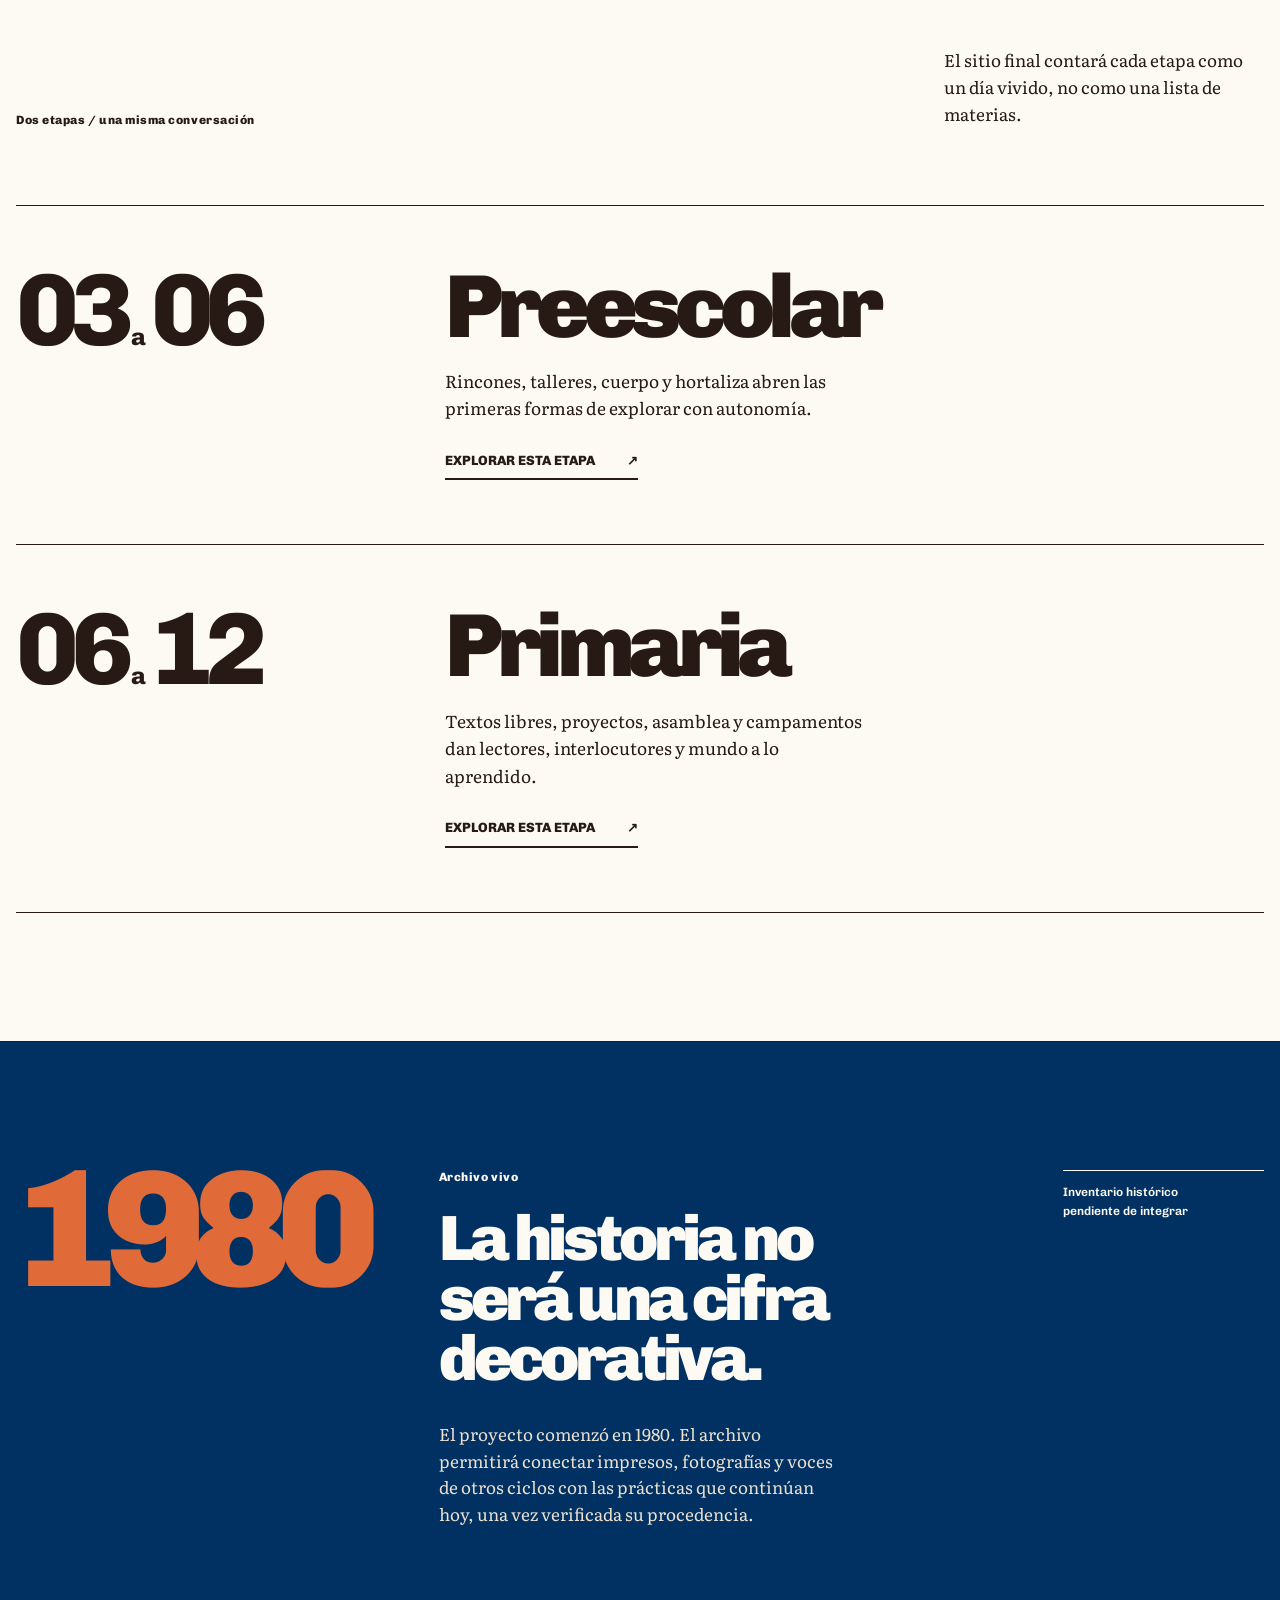
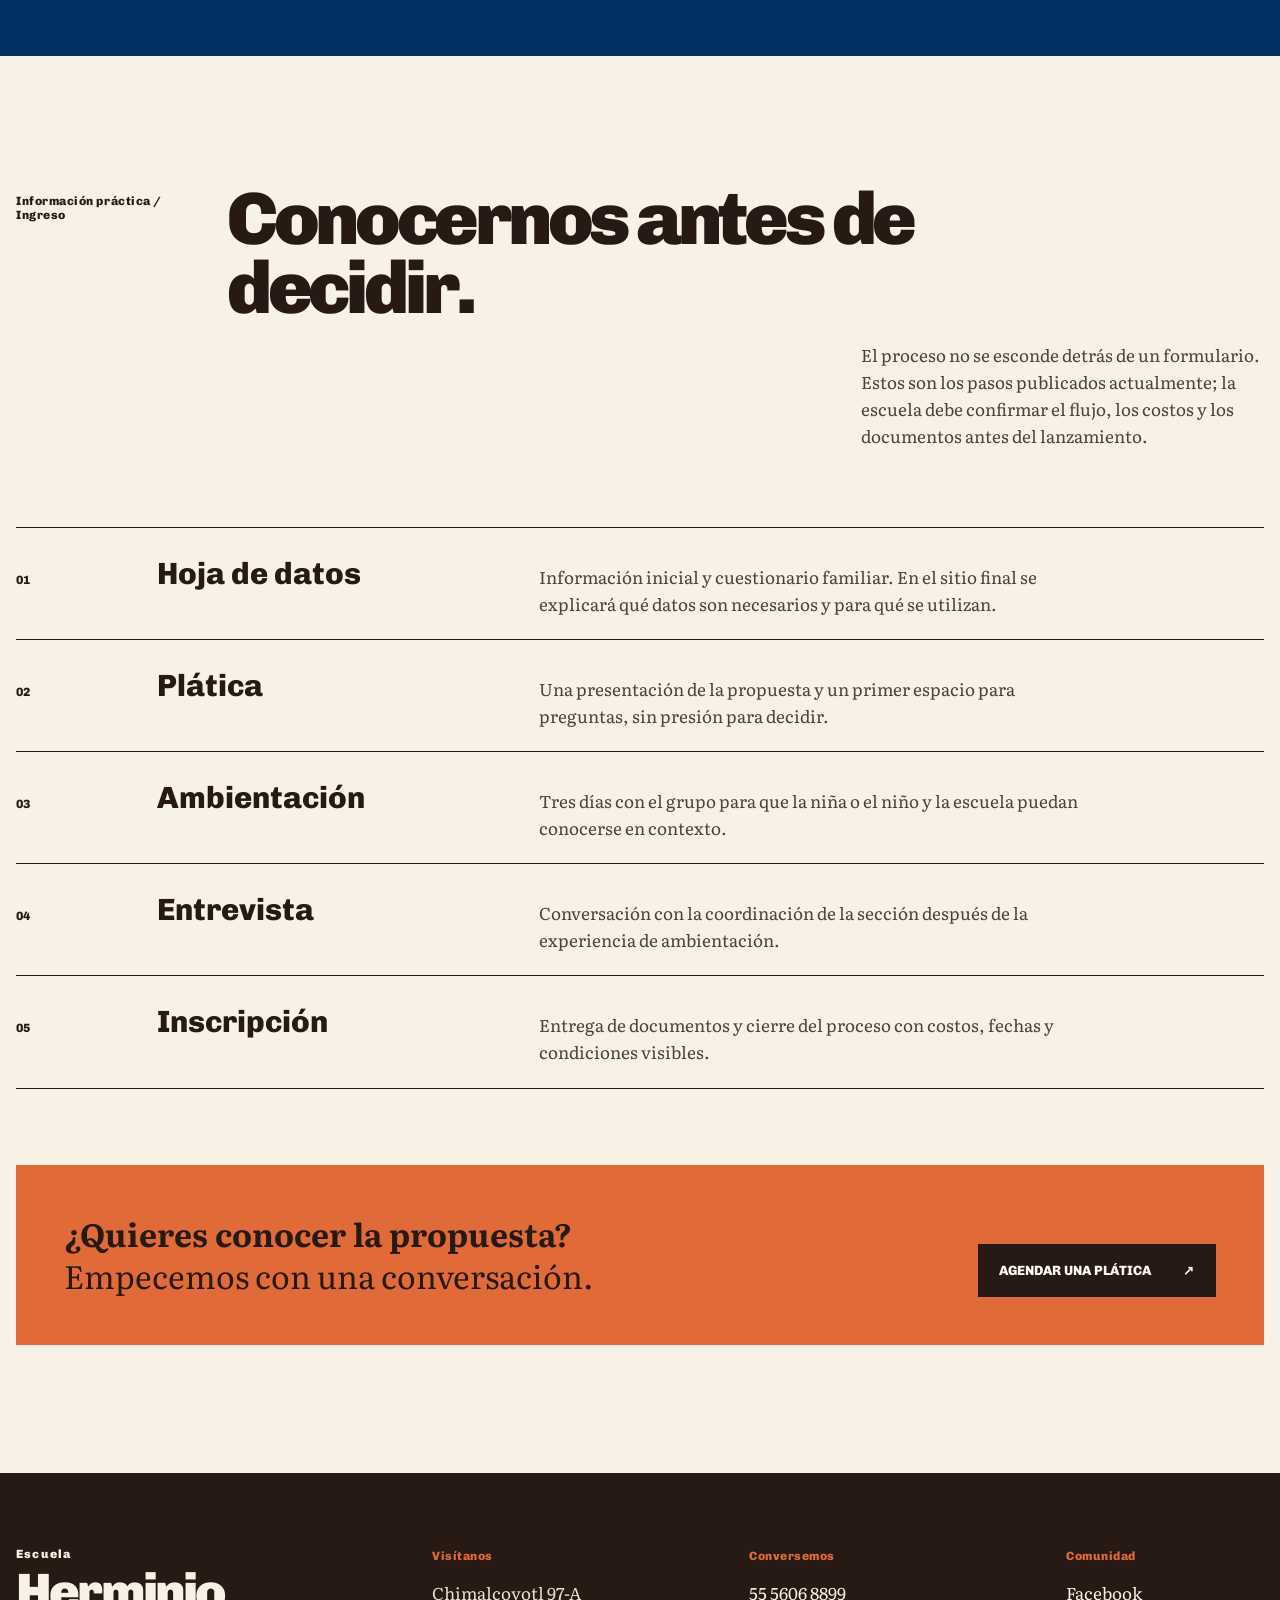
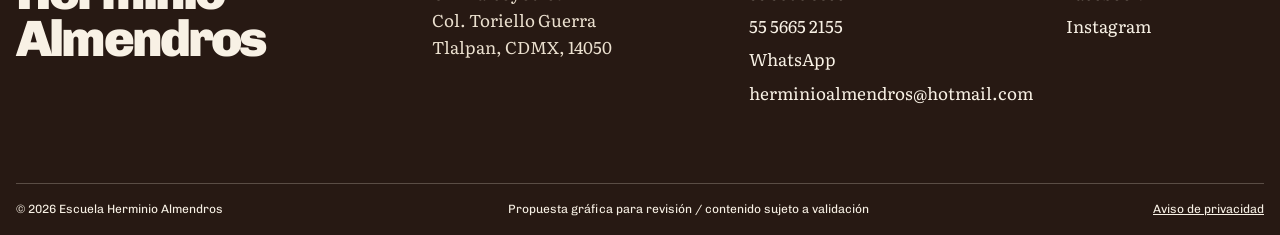
==== commit 8009d6ad: "Add previous visual proposal and static homepage design - Created a new directory `propuesta-visual-" ====
--- a/propuesta-visual/index.html
+++ b/propuesta-visual/index.html
@@ -1,254 +1,344 @@
 <!doctype html>
 <html lang="es">
 <head>
-<meta charset="UTF-8" />
-<meta name="viewport" content="width=device-width, initial-scale=1" />
-<meta name="color-scheme" content="light" />
-<title>Escuela Herminio Almendros — Educación activa desde 1980</title>
-<meta name="description" content="Escuela Herminio Almendros: educación preescolar y primaria con pedagogía activa y constructivista en Tlalpan, Ciudad de México, desde 1980." />
-<meta property="og:title" content="Escuela Herminio Almendros" />
-<meta property="og:description" content="Educación activa y constructivista en Tlalpan, CDMX, desde 1980." />
-<link rel="preconnect" href="https://fonts.googleapis.com">
-<link rel="preconnect" href="https://fonts.gstatic.com" crossorigin>
-<link href="https://fonts.googleapis.com/css2?family=Bevan&family=Vollkorn:ital,wght@0,400;0,500;0,600;0,700;1,400&display=swap" rel="stylesheet">
-<link rel="stylesheet" href="styles.css">
+  <meta charset="UTF-8">
+  <meta name="viewport" content="width=device-width, initial-scale=1">
+  <meta name="color-scheme" content="light">
+  <title>Escuela Herminio Almendros | Descubrir el mundo</title>
+  <meta name="description" content="Escuela de preescolar y primaria en Tlalpan, CDMX. Una propuesta pedagógica activa que se muestra a través de prácticas, voces y procesos reales.">
+  <meta property="og:title" content="Escuela Herminio Almendros">
+  <meta property="og:description" content="Aquí, cada niña y niño descubre el mundo, no lo memoriza.">
+  <link rel="preconnect" href="https://fonts.googleapis.com">
+  <link rel="preconnect" href="https://fonts.gstatic.com" crossorigin>
+  <link href="https://fonts.googleapis.com/css2?family=Chivo:ital,wght@0,400;0,600;0,800;0,900;1,500&family=Literata:ital,opsz,wght@0,7..72,400;0,7..72,500;0,7..72,700;1,7..72,500&display=swap" rel="stylesheet">
+  <link rel="icon" href="data:,">
+  <link rel="preload" as="image" href="../docs/img/hero.png" fetchpriority="high">
+  <link rel="stylesheet" href="styles.css">
+  <script>document.documentElement.classList.add('js');</script>
 </head>
 <body>
-
-<!-- Sprite de iconos: trazos simples, decorativos. Las fotografías reales los sustituirán. -->
-<svg style="display:none" aria-hidden="true">
-  <symbol id="icon-sprout" viewBox="0 0 100 100" fill="none" stroke="currentColor" stroke-width="4" stroke-linecap="round" stroke-linejoin="round">
-    <path d="M50 90 L50 40" />
-    <path d="M50 55 C 30 55 22 40 24 22 C 42 22 54 32 50 52 Z" />
-    <path d="M50 45 C 70 45 78 30 76 14 C 58 14 46 24 50 45 Z" />
-    <path d="M30 90 H70" />
-  </symbol>
-  <symbol id="icon-chat" viewBox="0 0 100 100" fill="none" stroke="currentColor" stroke-width="4" stroke-linecap="round" stroke-linejoin="round">
-    <path d="M14 20 H72 a6 6 0 0 1 6 6 V56 a6 6 0 0 1 -6 6 H34 L18 74 V62 H14 a6 6 0 0 1 -6 -6 V26 a6 6 0 0 1 6 -6 Z" />
-    <circle cx="30" cy="40" r="2.5" fill="currentColor" stroke="none" />
-    <circle cx="43" cy="40" r="2.5" fill="currentColor" stroke="none" />
-    <circle cx="56" cy="40" r="2.5" fill="currentColor" stroke="none" />
-  </symbol>
-  <symbol id="icon-book" viewBox="0 0 100 100" fill="none" stroke="currentColor" stroke-width="4" stroke-linecap="round" stroke-linejoin="round">
-    <path d="M50 26 C 40 18 24 16 14 18 V72 C 24 70 40 72 50 80 C 60 72 76 70 86 72 V18 C 76 16 60 18 50 26 Z" />
-    <path d="M50 26 V80" />
-    <path d="M22 32 H38" /><path d="M22 42 H38" />
-    <path d="M62 32 H78" /><path d="M62 42 H78" />
-  </symbol>
-  <symbol id="icon-move" viewBox="0 0 100 100" fill="none" stroke="currentColor" stroke-width="4" stroke-linecap="round" stroke-linejoin="round">
-    <circle cx="60" cy="20" r="7" fill="currentColor" stroke="none"/>
-    <path d="M60 30 L48 52 L60 60 L58 84" />
-    <path d="M48 52 L26 46" /><path d="M60 60 L78 70" />
-    <path d="M58 84 L42 92" /><path d="M58 84 L74 88" />
-  </symbol>
-</svg>
-
-<a class="skip-link" href="#contenido">Saltar al contenido</a>
-
-<header class="site-header">
-  <div class="wrap site-header__inner">
-    <a class="wordmark" href="#inicio" aria-label="Herminio Almendros, inicio">
-      <span class="wordmark__name">Herminio<br>Almendros</span>
-      <span class="wordmark__tag">Escuela activa · desde 1980</span>
-    </a>
-
-    <button class="nav-toggle" type="button" aria-expanded="false" aria-controls="nav-principal">
-      <span class="nav-toggle__bar"></span>
-      <span class="nav-toggle__bar"></span>
-      <span class="nav-toggle__bar"></span>
-      <span class="sr-only">Abrir menú</span>
-    </button>
-
-    <div class="nav-collapse" id="nav-principal">
-      <div class="nav-collapse__inner">
-        <nav class="site-nav" aria-label="Principal">
-          <ul>
-            <li><a href="#propuesta">Propuesta pedagógica</a></li>
-            <li><a href="#etapas">Etapas</a></li>
-            <li><a href="#comunidad">Comunidad</a></li>
-            <li><a href="#ingreso">Ingreso</a></li>
-            <li><a href="#contacto">Contacto</a></li>
-          </ul>
-        </nav>
-        <a class="button button--cta" href="#ingreso">Agenda una plática</a>
+  <a class="skip-link" href="#contenido">Saltar al contenido</a>
+
+  <header class="site-header" data-header>
+    <div class="shell masthead">
+      <a class="brand" href="#inicio" aria-label="Escuela Herminio Almendros, inicio">
+        <span class="brand__type">Escuela</span>
+        <span class="brand__name">Herminio<br>Almendros</span>
+      </a>
+
+      <p class="masthead__edition" aria-hidden="true">
+        <span>Proyecto educativo</span>
+        <span>Tlalpan, CDMX</span>
+      </p>
+
+      <button class="nav-toggle" type="button" aria-expanded="false" aria-controls="nav-principal">
+        <span class="nav-toggle__label">Menú</span>
+        <span class="nav-toggle__mark" aria-hidden="true"></span>
+      </button>
+
+      <div class="nav-panel" id="nav-principal">
+        <div class="nav-panel__inner">
+          <nav class="site-nav" aria-label="Principal">
+            <a href="#propuesta">Propuesta</a>
+            <a href="#practicas">Prácticas</a>
+            <a href="#etapas">Etapas</a>
+            <a href="#ingreso">Ingreso</a>
+            <a href="#contacto">Contacto</a>
+          </nav>
+          <a class="header-contact" href="#ingreso">Conversemos <span aria-hidden="true">↗</span></a>
+        </div>
       </div>
     </div>
-  </div>
-</header>
-
-<main id="contenido">
-
-  <section class="hero" id="inicio">
-    <div class="wrap hero__grid">
-      <div class="hero__content" data-reveal>
-        <p class="eyebrow">Educación activa desde 1980</p>
-        <h1>Aquí, cada niña y niño descubre el mundo — no lo memoriza.</h1>
-        <p class="lead">Somos un colectivo de maestras y maestros que acompaña ese descubrimiento con pedagogía activa: con las manos en la tierra, el cuerpo en movimiento y la voz propia siempre publicada.</p>
+  </header>
+
+  <main id="contenido">
+    <section class="hero" id="inicio" aria-labelledby="hero-title">
+      <img class="hero__image" src="../docs/img/hero.png" width="1672" height="941" alt="Grupo de niñas y niños participa en una actividad corporal sobre el piso, acompañado por una docente" fetchpriority="high">
+      <div class="hero__overlay" aria-hidden="true"></div>
+
+      <div class="shell hero__content intro-reveal">
+        <p class="hero__eyebrow">Preescolar y primaria · Tlalpan, CDMX</p>
+        <h1 id="hero-title">Aquí, cada niña y niño descubre el mundo <em>— no lo memoriza.</em></h1>
+        <p class="hero__dek">Somos un colectivo de maestras y maestros que acompaña el aprendizaje con experiencias reales: asamblea, textos libres, hortaliza, proyectos y trabajo con el cuerpo.</p>
         <div class="hero__actions">
-          <a class="button button--cta" href="#ingreso">Agenda una plática informativa</a>
-          <a class="button button--ghost" href="#propuesta">Conoce la propuesta pedagógica →</a>
-        </div>
-      </div>
-      <figure class="doc-frame hero__visual" data-reveal>
-        <svg class="icon" aria-hidden="true"><use href="#icon-sprout"></use></svg>
-        <figcaption>Fotografía documental próximamente — un día cualquiera en la escuela.</figcaption>
-      </figure>
+          <a class="hero-button hero-button--primary" href="#propuesta">Conoce nuestra propuesta</a>
+          <a class="hero-button hero-button--secondary" href="#ingreso">Agenda una plática</a>
+        </div>
+      </div>
+
+      <div class="shell hero__caption">
+        <p><strong>Trabajo con el cuerpo.</strong> Una escena cotidiana de aprendizaje en la escuela.</p>
+        <p>Proyecto educativo iniciado en 1980</p>
+      </div>
+    </section>
+
+    <section class="manifesto" aria-label="Principio de la propuesta">
+      <div class="shell manifesto__grid">
+        <p class="section-number">01</p>
+        <h2>Aprender es hacer, preguntar<br><span>y volver a intentar.</span></h2>
+        <p class="manifesto__copy">En Herminio Almendros, niñas y niños participan activamente en lo que aprenden. La propuesta se entiende mejor al ver cómo viven esas experiencias todos los días.</p>
+      </div>
+    </section>
+
+    <section class="evidence shell" id="propuesta">
+      <header class="section-heading">
+        <p class="kicker">Así se vive la propuesta</p>
+        <h2>El cuerpo también piensa.</h2>
+        <p>El movimiento y la relación con el espacio ayudan a explorar, descubrir y construir seguridad frente a nuevos retos.</p>
+      </header>
+
+      <div class="scene-study">
+        <figure class="scene-study__wide">
+          <div class="image-register">
+            <img src="../docs/img/hero.png" width="1672" height="941" alt="Vista completa de la sesión de trabajo corporal">
+          </div>
+          <figcaption>01 / La escena completa: el cuerpo y el espacio son parte de la actividad.</figcaption>
+        </figure>
+
+        <div class="scene-study__details" aria-label="Detalles de la misma escena">
+          <figure>
+            <div class="detail-crop detail-crop--group">
+              <img src="../docs/img/hero.png" width="1672" height="941" alt="Detalle de la misma fotografía: el grupo reunido a nivel del piso">
+            </div>
+            <figcaption>02 / El grupo comparte una consigna.</figcaption>
+          </figure>
+          <figure>
+            <div class="detail-crop detail-crop--teacher">
+              <img src="../docs/img/hero.png" width="1672" height="941" alt="Detalle de la misma fotografía: la docente observa y acompaña al grupo">
+            </div>
+            <figcaption>03 / La docente observa antes de intervenir.</figcaption>
+          </figure>
+        </div>
+
+        <aside class="reading-notes">
+          <p class="reading-notes__title">Lectura pedagógica</p>
+          <dl>
+            <div>
+              <dt>Práctica</dt>
+              <dd>Trabajo con el cuerpo</dd>
+            </div>
+            <div>
+              <dt>Escena</dt>
+              <dd>Explorar el espacio desde una consigna común.</dd>
+            </div>
+            <div>
+              <dt>Aprendizaje</dt>
+              <dd>Reconocer el cuerpo como herramienta para descubrir, relacionarse y enfrentar retos.</dd>
+            </div>
+          </dl>
+          <p class="source-note">Descripción construida a partir del contenido público actual de la escuela. Requiere validación docente antes de publicación.</p>
+        </aside>
+      </div>
+
+      <ol class="evidence-sequence" aria-label="Una forma activa de aprender">
+        <li><span>01</span><strong>Hacer</strong><small>Participar con el cuerpo entero</small></li>
+        <li><span>02</span><strong>Observar</strong><small>Detenerse en lo que cambia</small></li>
+        <li><span>03</span><strong>Conversar</strong><small>Construir sentido con otros</small></li>
+        <li><span>04</span><strong>Comprender</strong><small>Relacionar la experiencia</small></li>
+      </ol>
+    </section>
+
+    <section class="published-voice" id="practicas">
+      <div class="shell published-voice__grid">
+        <header class="published-voice__heading">
+          <p class="kicker">Textos libres / Edición colectiva</p>
+          <h2>Lo que una niña o un niño escribe, encuentra lectores.</h2>
+          <p>Cada ciclo escolar, los grupos producen un libro con cuentos, poemas y textos propios. La escritura deja de ser ejercicio y se convierte en una voz que circula.</p>
+        </header>
+
+        <article class="document-sheet" aria-label="Muestra del módulo de texto libre">
+          <header class="document-sheet__meta">
+            <span>Texto libre</span>
+            <span>Facsímil por seleccionar</span>
+          </header>
+          <div class="document-sheet__body">
+            <p class="document-sheet__placeholder">Aquí vivirá una página real del libro de un grupo.</p>
+            <p>No usamos un texto inventado ni caligrafía falsa para llenar el espacio. La siguiente versión deberá incorporar una pieza autorizada, su transcripción y el contexto en que fue escrita.</p>
+          </div>
+          <footer class="document-sheet__footer">
+            <span>Autoría y grupo protegidos hasta contar con autorización</span>
+            <span>p. —</span>
+          </footer>
+        </article>
+
+        <aside class="publication-process">
+          <p class="publication-process__title">Del cuaderno al libro</p>
+          <ol>
+            <li><span>1</span>Una voz encuentra forma.</li>
+            <li><span>2</span>El grupo lee y conversa.</li>
+            <li><span>3</span>El texto se edita y publica.</li>
+            <li><span>4</span>La comunidad se vuelve lectora.</li>
+          </ol>
+        </aside>
+      </div>
+    </section>
+
+    <section class="practices shell" aria-labelledby="practicas-titulo">
+      <header class="section-heading section-heading--wide">
+        <p class="kicker">Asamblea y hortaliza</p>
+        <h2 id="practicas-titulo">Aprender también es escuchar, cuidar y hacerse nuevas preguntas.</h2>
+      </header>
+
+      <article class="assembly-module">
+        <div class="assembly-module__intro">
+          <p class="module-code">A / Asamblea</p>
+          <h3>Una pregunta que cabe en la mesa de todos.</h3>
+          <p>La convivencia se trabaja de manera explícita: integración, acuerdos, equidad, prevención y resolución no violenta de conflictos.</p>
+        </div>
+        <div class="assembly-agenda">
+          <p class="assembly-agenda__title">Orden del día / muestra de formato</p>
+          <ol>
+            <li><span>01</span><p>Nombrar lo que pasó sin reducirlo a culpables.</p></li>
+            <li><span>02</span><p>Escuchar cómo lo vivió cada persona.</p></li>
+            <li><span>03</span><p>Construir un acuerdo que el grupo pueda sostener.</p></li>
+          </ol>
+          <p class="source-note">Los enunciados son demostrativos. Una publicación final debe usar preguntas o acuerdos reales anonimizados y validados por el equipo docente.</p>
+        </div>
+      </article>
+
+      <article class="field-module">
+        <header class="field-module__header">
+          <p class="module-code">B / Hortaliza y ciencias</p>
+          <h3>Observar también es aprender a preguntar.</h3>
+        </header>
+        <div class="field-log" role="table" aria-label="Estructura de un cuaderno de campo">
+          <div class="field-log__row field-log__head" role="row">
+            <span role="columnheader">Momento</span>
+            <span role="columnheader">Registro</span>
+            <span role="columnheader">Lo que abre</span>
+          </div>
+          <div class="field-log__row" role="row">
+            <strong role="cell">Observar</strong>
+            <span role="cell">Una transformación concreta</span>
+            <span role="cell">¿Qué cambió?</span>
+          </div>
+          <div class="field-log__row" role="row">
+            <strong role="cell">Comparar</strong>
+            <span role="cell">Dos momentos del proceso</span>
+            <span role="cell">¿Por qué no ocurrió igual?</span>
+          </div>
+          <div class="field-log__row" role="row">
+            <strong role="cell">Volver</strong>
+            <span role="cell">Una nueva visita al problema</span>
+            <span role="cell">¿Qué necesitamos probar ahora?</span>
+          </div>
+        </div>
+        <p class="field-module__aside">Este módulo se completará con fechas, dibujos y observaciones reales de un cuaderno de campo.</p>
+      </article>
+    </section>
+
+    <section class="stages" id="etapas">
+      <div class="shell">
+        <header class="stages__heading">
+          <p class="kicker">Dos etapas / una misma conversación</p>
+          <p>El sitio final contará cada etapa como un día vivido, no como una lista de materias.</p>
+        </header>
+
+        <div class="stage-index">
+          <article class="stage-entry">
+            <p class="stage-entry__age"><span>03</span> a <span>06</span></p>
+            <div>
+              <h2>Preescolar</h2>
+              <p>Rincones, talleres, cuerpo y hortaliza abren las primeras formas de explorar con autonomía.</p>
+              <a class="text-link" href="#contacto">Explorar esta etapa <span aria-hidden="true">↗</span></a>
+            </div>
+          </article>
+          <article class="stage-entry">
+            <p class="stage-entry__age"><span>06</span> a <span>12</span></p>
+            <div>
+              <h2>Primaria</h2>
+              <p>Textos libres, proyectos, asamblea y campamentos dan lectores, interlocutores y mundo a lo aprendido.</p>
+              <a class="text-link" href="#contacto">Explorar esta etapa <span aria-hidden="true">↗</span></a>
+            </div>
+          </article>
+        </div>
+      </div>
+    </section>
+
+    <section class="archive-band">
+      <div class="shell archive-band__grid">
+        <p class="archive-band__year">1980</p>
+        <div class="archive-band__copy">
+          <p class="kicker">Archivo vivo</p>
+          <h2>La historia no será una cifra decorativa.</h2>
+          <p>El proyecto comenzó en 1980. El archivo permitirá conectar impresos, fotografías y voces de otros ciclos con las prácticas que continúan hoy, una vez verificada su procedencia.</p>
+        </div>
+        <p class="archive-band__status">Inventario histórico<br>pendiente de integrar</p>
+      </div>
+    </section>
+
+    <section class="admission shell" id="ingreso">
+      <header class="section-heading admission__heading">
+        <p class="kicker">Información práctica / Ingreso</p>
+        <h2>Conocernos antes de decidir.</h2>
+        <p>El proceso no se esconde detrás de un formulario. Estos son los pasos publicados actualmente; la escuela debe confirmar el flujo, los costos y los documentos antes del lanzamiento.</p>
+      </header>
+
+      <ol class="admission-steps">
+        <li>
+          <span class="admission-steps__index">01</span>
+          <h3>Hoja de datos</h3>
+          <p>Información inicial y cuestionario familiar. En el sitio final se explicará qué datos son necesarios y para qué se utilizan.</p>
+        </li>
+        <li>
+          <span class="admission-steps__index">02</span>
+          <h3>Plática</h3>
+          <p>Una presentación de la propuesta y un primer espacio para preguntas, sin presión para decidir.</p>
+        </li>
+        <li>
+          <span class="admission-steps__index">03</span>
+          <h3>Ambientación</h3>
+          <p>Tres días con el grupo para que la niña o el niño y la escuela puedan conocerse en contexto.</p>
+        </li>
+        <li>
+          <span class="admission-steps__index">04</span>
+          <h3>Entrevista</h3>
+          <p>Conversación con la coordinación de la sección después de la experiencia de ambientación.</p>
+        </li>
+        <li>
+          <span class="admission-steps__index">05</span>
+          <h3>Inscripción</h3>
+          <p>Entrega de documentos y cierre del proceso con costos, fechas y condiciones visibles.</p>
+        </li>
+      </ol>
+
+      <div class="admission-contact">
+        <p><strong>¿Quieres conocer la propuesta?</strong><br>Empecemos con una conversación.</p>
+        <a class="action-link" href="https://wa.me/525527095530" target="_blank" rel="noopener">Agendar una plática <span aria-hidden="true">↗</span></a>
+      </div>
+    </section>
+  </main>
+
+  <footer class="site-footer" id="contacto">
+    <div class="shell footer-grid">
+      <div class="footer-brand">
+        <p>Escuela</p>
+        <p>Herminio<br>Almendros</p>
+      </div>
+      <div>
+        <p class="footer-label">Visítanos</p>
+        <address>Chimalcoyotl 97-A<br>Col. Toriello Guerra<br>Tlalpan, CDMX, 14050</address>
+      </div>
+      <div>
+        <p class="footer-label">Conversemos</p>
+        <a href="tel:5556068899">55 5606 8899</a>
+        <a href="tel:5556652155">55 5665 2155</a>
+        <a href="https://wa.me/525527095530" target="_blank" rel="noopener">WhatsApp</a>
+        <a href="mailto:herminioalmendros@hotmail.com">herminioalmendros@hotmail.com</a>
+      </div>
+      <div>
+        <p class="footer-label">Comunidad</p>
+        <a href="https://www.facebook.com/Comunidad-Herminio-Almendros-756396684476777/" target="_blank" rel="noopener">Facebook</a>
+        <a href="https://instagram.com/escuelaherminioalmendros/" target="_blank" rel="noopener">Instagram</a>
+      </div>
     </div>
-  </section>
-
-  <section class="section section--alt" id="propuesta">
-    <div class="wrap">
-      <div class="section__intro" data-reveal>
-        <p class="eyebrow">Nuestra propuesta pedagógica</p>
-        <h2>No medimos lo que ofrecemos en pantallas ni instalaciones.</h2>
-        <p class="lead">Lo medimos en lo que hace un niño todos los días: sembrar, escribir, moverse, discutir acuerdos con sus compañeras y compañeros. Esto es lo que encontrarás en Herminio Almendros.</p>
-      </div>
-
-      <ol class="pillars">
-        <li class="pillar" data-reveal>
-          <span class="pillar__index" aria-hidden="true">01</span>
-          <div class="pillar__body">
-            <p class="pillar__label">Asamblea</p>
-            <blockquote>Construimos, entre todos, herramientas para resolver conflictos sin violencia.</blockquote>
-            <p>Cada grupo tiene una clase de Asamblea, acompañada por el psicólogo escolar y su maestra o maestro titular. Ahí se habla de integración, respeto, acuerdos, equidad de género y uso responsable de las redes — con el mismo peso que cualquier otra materia.</p>
-          </div>
-          <figure class="doc-frame doc-frame--square pillar__visual">
-            <svg class="icon" aria-hidden="true"><use href="#icon-chat"></use></svg>
-            <figcaption>Fotografía documental próximamente</figcaption>
-          </figure>
-        </li>
-
-        <li class="pillar" data-reveal>
-          <span class="pillar__index" aria-hidden="true">02</span>
-          <div class="pillar__body">
-            <p class="pillar__label">Textos libres</p>
-            <blockquote>Lo que un niño escribe, se publica.</blockquote>
-            <p>Cada ciclo escolar, cada grupo produce su propio libro de textos libres — cuentos, poemas, prosa — y toda la comunidad participa en un anuario compartido. La escritura no es un ejercicio: es una voz real, con lectores reales.</p>
-          </div>
-          <figure class="doc-frame doc-frame--square pillar__visual">
-            <svg class="icon" aria-hidden="true"><use href="#icon-book"></use></svg>
-            <figcaption>Fotografía documental próximamente</figcaption>
-          </figure>
-        </li>
-
-        <li class="pillar" data-reveal>
-          <span class="pillar__index" aria-hidden="true">03</span>
-          <div class="pillar__body">
-            <p class="pillar__label">Hortaliza</p>
-            <blockquote>Cuidar un ser vivo enseña más que un libro de texto.</blockquote>
-            <p>En el proyecto de hortaliza, un grupo siembra, cuida y cosecha durante todo el ciclo escolar. Ahí aprenden ciencias observando transformaciones reales — no ilustraciones de un libro.</p>
-          </div>
-          <figure class="doc-frame doc-frame--square pillar__visual">
-            <svg class="icon" aria-hidden="true"><use href="#icon-sprout"></use></svg>
-            <figcaption>Fotografía documental próximamente</figcaption>
-          </figure>
-        </li>
-
-        <li class="pillar" data-reveal>
-          <span class="pillar__index" aria-hidden="true">04</span>
-          <div class="pillar__body">
-            <p class="pillar__label">Trabajo con el cuerpo</p>
-            <blockquote>El cuerpo también piensa.</blockquote>
-            <p>Las actividades corporales son una herramienta para explorar, descubrir y conocer el mundo. El dominio del espacio y del propio cuerpo da a niñas y niños la seguridad para enfrentar retos nuevos.</p>
-          </div>
-          <figure class="doc-frame doc-frame--square pillar__visual">
-            <svg class="icon" aria-hidden="true"><use href="#icon-move"></use></svg>
-            <figcaption>Fotografía documental próximamente</figcaption>
-          </figure>
-        </li>
-      </ol>
-
-      <p class="pillars__note" data-reveal>Y sí, también hay inglés — todos los días, desde preescolar, como una herramienta más para comunicarse con el mundo. No es el titular: es una herramienta integrada, no el anuncio.</p>
+    <div class="shell footer-legal">
+      <p>© <span id="year"></span> Escuela Herminio Almendros</p>
+      <p>Propuesta gráfica para revisión / contenido sujeto a validación</p>
+      <a href="#">Aviso de privacidad</a>
     </div>
-  </section>
-
-  <section class="section" id="etapas">
-    <div class="wrap">
-      <div class="section__intro" data-reveal>
-        <p class="eyebrow">Las etapas</p>
-        <h2>Dos tramos, un mismo acompañamiento.</h2>
-      </div>
-      <div class="stages" data-reveal>
-        <article class="stage stage--preescolar">
-          <p class="stage__range">3 a 6 años</p>
-          <h3>Preescolar</h3>
-          <p>Rincones, talleres, trabajo con el cuerpo, hortaliza y los primeros pasos en la lectoescritura — siempre jugando, siempre explorando.</p>
-          <a class="link-arrow" href="#">Conoce preescolar →</a>
-        </article>
-        <article class="stage stage--primaria">
-          <p class="stage__range">6 a 12 años</p>
-          <h3>Primaria</h3>
-          <p>Textos libres, proyectos, asamblea, campamentos y las materias de siempre — vividas distinto.</p>
-          <a class="link-arrow" href="#">Conoce primaria →</a>
-        </article>
-      </div>
-    </div>
-  </section>
-
-  <section class="section section--comunidad" id="comunidad">
-    <div class="wrap">
-      <blockquote class="testimonial" data-reveal>
-        <p>Lo que más agradezco es que mi hija llegó hablando de lo que sembró, no de una calificación. Aquí aprendió a discutir un acuerdo antes que a memorizar una tabla.</p>
-        <footer>
-          <cite>Testimonio de ejemplo</cite>
-          <span class="testimonial__note">se reemplaza por citas reales de familias antes de publicar</span>
-        </footer>
-      </blockquote>
-    </div>
-  </section>
-
-  <section class="section section--alt" id="ingreso">
-    <div class="wrap">
-      <div class="section__intro" data-reveal>
-        <p class="eyebrow">Proceso de ingreso</p>
-        <h2>Conocerse antes de decidir.</h2>
-        <p class="lead">No buscamos llenar un salón. Buscamos que cada familia que llega sepa, con calma, si esta es la escuela que busca — y que nosotros lo sepamos también.</p>
-      </div>
-
-      <ol class="steps" data-reveal>
-        <li><span class="steps__index">01</span><p class="steps__label">Plática informativa</p></li>
-        <li><span class="steps__index">02</span><p class="steps__label">Ambientación — 3 días con el grupo</p></li>
-        <li><span class="steps__index">03</span><p class="steps__label">Entrevista con el coordinador</p></li>
-        <li><span class="steps__index">04</span><p class="steps__label">Documentos e inscripción</p></li>
-      </ol>
-
-      <a class="button button--cta" href="#contacto">Agenda tu plática informativa</a>
-    </div>
-  </section>
-
-</main>
-
-<footer class="site-footer" id="contacto">
-  <div class="wrap site-footer__grid">
-    <div>
-      <p class="wordmark wordmark--footer">Herminio<br>Almendros</p>
-      <p class="muted-footer">Chimalcoyotl 97-A, Col. Toriello Guerra,<br>Tlalpan, CDMX, 14050</p>
-    </div>
-    <div>
-      <p class="footer__heading">Contacto</p>
-      <p><a href="tel:5556068899">55 5606 8899</a></p>
-      <p><a href="tel:5556652155">55 5665 2155</a></p>
-      <p><a href="https://wa.me/525527095530" target="_blank" rel="noopener">WhatsApp: 55 2709 5530</a></p>
-      <p><a href="mailto:herminioalmendros@hotmail.com">herminioalmendros@hotmail.com</a></p>
-    </div>
-    <div>
-      <p class="footer__heading">Síguenos</p>
-      <p><a href="https://www.facebook.com/Comunidad-Herminio-Almendros-756396684476777/" target="_blank" rel="noopener">Facebook</a></p>
-      <p><a href="https://instagram.com/escuelaherminioalmendros/" target="_blank" rel="noopener">Instagram</a></p>
-    </div>
-    <div>
-      <p class="footer__heading">Legal</p>
-      <p><a href="#">Aviso de privacidad</a></p>
-    </div>
-  </div>
-  <p class="site-footer__legal">© <span id="year"></span> Escuela Herminio Almendros. Propuesta visual en construcción — no es el sitio final.</p>
-</footer>
-
-<a class="whatsapp-tab" href="https://wa.me/525527095530" target="_blank" rel="noopener">
-  <svg class="icon" aria-hidden="true"><use href="#icon-chat"></use></svg>
-  <span>Escríbenos</span>
-</a>
-
-<script src="script.js"></script>
+  </footer>
+
+  <script src="script.js"></script>
 </body>
 </html>
--- a/propuesta-visual/styles.css
+++ b/propuesta-visual/styles.css
@@ -1,507 +1,579 @@
-/* =========================================================
-   Herminio Almendros — propuesta visual (prototipo estático)
-   ========================================================= */
-
-/* ---------- Reset mínimo ---------- */
 *, *::before, *::after { box-sizing: border-box; }
-html { -webkit-text-size-adjust: 100%; scroll-behavior: smooth; }
-body { margin: 0; }
-img, svg { display: block; max-width: 100%; }
+
+:root {
+  --paper: oklch(96% 0.018 82);
+  --paper-deep: oklch(91% 0.025 77);
+  --paper-light: oklch(98.5% 0.009 82);
+  --ink: oklch(23% 0.025 45);
+  --ink-soft: oklch(39% 0.025 50);
+  --orange: oklch(66% 0.16 42);
+  --orange-dark: oklch(49% 0.145 39);
+  --blue: oklch(45% 0.16 250);
+  --blue-dark: oklch(31% 0.105 250);
+  --green: oklch(52% 0.10 145);
+  --rule: oklch(23% 0.025 45 / 0.24);
+  --font-display: "Chivo", sans-serif;
+  --font-reading: "Literata", serif;
+  --shell: min(100% - 2rem, 82rem);
+  --space-xs: 0.5rem;
+  --space-sm: 0.75rem;
+  --space-md: 1rem;
+  --space-lg: 1.5rem;
+  --space-xl: 2rem;
+  --space-2xl: clamp(3rem, 6vw, 6rem);
+  --space-3xl: clamp(5rem, 10vw, 10rem);
+  --ease-out: cubic-bezier(0.16, 1, 0.3, 1);
+}
+
+html { scroll-behavior: smooth; }
+body {
+  margin: 0;
+  background: var(--paper);
+  color: var(--ink);
+  font-family: var(--font-reading);
+  font-size: clamp(1rem, 0.97rem + 0.12vw, 1.075rem);
+  line-height: 1.58;
+  text-rendering: optimizeLegibility;
+}
+
+img { display: block; max-width: 100%; }
 a { color: inherit; }
-ul, ol { margin: 0; padding: 0; list-style: none; }
-blockquote, p, h1, h2, h3, figure { margin: 0; }
-button { font: inherit; color: inherit; background: none; border: 0; cursor: pointer; }
-
-/* ---------- Tokens ---------- */
-:root {
-  /* Espaciado — escala de 4pt */
-  --space-3xs: 0.25rem;
-  --space-2xs: 0.5rem;
-  --space-xs: 0.75rem;
-  --space-sm: 1rem;
-  --space-md: 1.5rem;
-  --space-lg: 2rem;
-  --space-xl: 3rem;
-  --space-2xl: 4rem;
-  --space-3xl: 6rem;
-
-  /* Superficie y texto — papel cálido, nunca blanco/negro puro */
-  --color-bg: oklch(97.5% 0.01 95);
-  --color-bg-alt: oklch(93.5% 0.016 95);
-  --color-bg-soft-green: oklch(94% 0.03 150);
-  --color-border: oklch(84% 0.02 95);
-  --color-text: oklch(24% 0.02 140);
-  --color-text-muted: oklch(43% 0.025 130);
-
-  /* Hoja — verde hortaliza */
-  --color-hoja-95: oklch(95% 0.025 150);
-  --color-hoja-85: oklch(87% 0.05 150);
-  --color-hoja-70: oklch(72% 0.09 150);
-  --color-hoja-50: oklch(50% 0.11 150);
-  --color-hoja-35: oklch(35% 0.09 150);
-  --color-hoja-20: oklch(21% 0.045 155);
-
-  /* Tierra — barro, terracota */
-  --color-tierra-92: oklch(91% 0.045 55);
-  --color-tierra-58: oklch(58% 0.14 45);
-  --color-tierra-48: oklch(47% 0.14 45);
-  --color-tierra-40: oklch(40% 0.13 45);
-  --color-tierra-on: oklch(98% 0.015 60);
-
-  /* Tipografía */
-  --font-display: 'Bevan', Georgia, serif;
-  --font-body: 'Vollkorn', Georgia, serif;
-
-  --text-xs: 0.8125rem;
-  --text-sm: 0.9375rem;
-  --text-base: 1.125rem;
-  --text-md: 1.375rem;
-  --text-lg: clamp(1.9rem, 1.55rem + 1.6vw, 2.75rem);
-  --text-xl: clamp(2.5rem, 1.2rem + 5.4vw, 4.5rem);
-
-  --leading-tight: 1.08;
-  --leading-snug: 1.3;
-  --leading-normal: 1.5;
-  --leading-relaxed: 1.68;
-
-  --radius: 8px;
-  --measure: 62ch;
-
-  --ease-out: cubic-bezier(0.16, 1, 0.3, 1);
-}
-
-/* ---------- Base ---------- */
-body {
-  background: var(--color-bg);
-  color: var(--color-text);
-  font-family: var(--font-body);
-  font-size: var(--text-base);
-  line-height: var(--leading-relaxed);
-  text-rendering: optimizeLegibility;
-}
-
-h1, h2, h3 {
-  font-family: var(--font-display);
-  font-weight: 400;
-  line-height: var(--leading-tight);
-  text-wrap: balance;
-}
-
-h1 { font-size: var(--text-xl); }
-h2 { font-size: var(--text-lg); }
-h3 { font-size: var(--text-md); }
-
-p { text-wrap: pretty; }
-
-.wrap {
-  max-width: 74rem;
-  margin-inline: auto;
-  padding-inline: var(--space-lg);
-}
-
-.sr-only {
-  position: absolute;
-  width: 1px; height: 1px;
-  overflow: hidden;
-  clip: rect(0 0 0 0);
-  white-space: nowrap;
-}
-
+button { color: inherit; font: inherit; }
+h1, h2, h3, p, figure, blockquote, dl, dd { margin: 0; }
+ol { margin: 0; padding: 0; list-style: none; }
+address { font-style: normal; }
+section, footer { scroll-margin-top: 6rem; }
+
+::selection { background: var(--orange); color: var(--paper-light); }
+:focus-visible { outline: 3px solid var(--orange); outline-offset: 4px; }
+
+.shell { width: var(--shell); margin-inline: auto; }
 .skip-link {
-  position: absolute;
-  left: var(--space-sm);
-  top: -3rem;
-  background: var(--color-hoja-20);
-  color: var(--color-tierra-on);
-  padding: var(--space-xs) var(--space-sm);
-  border-radius: var(--radius);
-  transition: top 0.2s var(--ease-out);
+  position: fixed;
+  top: 0;
+  left: 1rem;
   z-index: 100;
-}
-.skip-link:focus { top: var(--space-sm); }
-
-:focus-visible {
-  outline: 2px solid var(--color-hoja-35);
-  outline-offset: 3px;
-}
-
-.eyebrow {
-  font-size: var(--text-sm);
-  font-weight: 600;
-  letter-spacing: 0.06em;
-  text-transform: uppercase;
-  color: var(--color-hoja-35);
-  margin-bottom: var(--space-sm);
-}
-
-.lead {
-  font-size: var(--text-md);
-  line-height: var(--leading-snug);
-  color: var(--color-text-muted);
-  max-width: var(--measure);
-  margin-top: var(--space-md);
-}
-
-/* ---------- Botones ---------- */
-.button {
+  padding: 0.7rem 1rem;
+  background: var(--ink);
+  color: var(--paper);
+  transform: translateY(-120%);
+}
+.skip-link:focus { transform: translateY(0); }
+
+.kicker,
+.folio,
+.module-code,
+.footer-label {
+  font-family: var(--font-display);
+  font-size: 0.75rem;
+  font-weight: 800;
+  letter-spacing: 0.045em;
+  line-height: 1.2;
+}
+
+.text-link,
+.action-link,
+.header-contact {
   display: inline-flex;
   align-items: center;
-  gap: var(--space-2xs);
-  font-family: var(--font-body);
-  font-size: var(--text-sm);
-  font-weight: 600;
+  justify-content: space-between;
+  gap: 2rem;
+  font-family: var(--font-display);
+  font-size: 0.84rem;
+  font-weight: 800;
+  line-height: 1.2;
   text-decoration: none;
-  padding: 0.85em 1.5em;
-  border-radius: var(--radius);
-  transition: background-color 0.2s var(--ease-out), color 0.2s var(--ease-out), border-color 0.2s var(--ease-out);
-}
-
-.button--cta {
-  background: var(--color-tierra-48);
-  color: var(--color-tierra-on);
-}
-.button--cta:hover { background: var(--color-tierra-40); }
-
-.button--ghost {
-  background: transparent;
-  border: 1px solid var(--color-border);
-  color: var(--color-text);
-}
-.button--ghost:hover { background: var(--color-bg-alt); }
-
-.link-arrow {
-  display: inline-block;
-  margin-top: var(--space-sm);
-  font-weight: 600;
-  text-decoration: underline;
-  text-underline-offset: 3px;
-  color: inherit;
-}
-
-/* ---------- Header ---------- */
+  text-transform: uppercase;
+}
+.text-link { padding-block: 0.65rem; border-bottom: 2px solid currentColor; }
+.text-link span,
+.action-link span,
+.header-contact span { transition: transform 0.25s var(--ease-out); }
+.text-link:hover span,
+.action-link:hover span,
+.header-contact:hover span { transform: translate(0.18rem, -0.18rem); }
+
+/* Masthead */
 .site-header {
   position: sticky;
   top: 0;
   z-index: 50;
-  background: var(--color-bg);
-  border-bottom: 1px solid var(--color-border);
-  transition: border-color 0.2s var(--ease-out);
-}
-.site-header.is-scrolled { border-bottom-color: var(--color-hoja-70); }
-
-.site-header__inner {
+  background: color-mix(in oklch, var(--paper) 94%, transparent);
+  border-bottom: 1px solid var(--ink);
+  backdrop-filter: blur(10px);
+}
+.masthead {
+  min-height: 5.25rem;
+  display: grid;
+  grid-template-columns: 4fr 3fr auto;
+  align-items: stretch;
+}
+.brand {
+  display: grid;
+  grid-template-columns: 4.25rem auto;
+  align-items: center;
+  width: max-content;
+  color: var(--ink);
+  font-family: var(--font-display);
+  line-height: 0.9;
+  text-decoration: none;
+}
+.brand__type {
+  align-self: stretch;
   display: flex;
-  flex-wrap: wrap;
   align-items: center;
-  justify-content: space-between;
-  gap: var(--space-md);
-  padding-block: var(--space-sm);
-}
-
-.wordmark {
-  text-decoration: none;
-  color: var(--color-text);
-  line-height: 1;
-}
-.wordmark__name {
-  display: block;
-  font-family: var(--font-display);
-  font-size: 1.15rem;
-  line-height: 1.05;
-}
-.wordmark__tag {
-  display: block;
-  font-family: var(--font-body);
-  font-size: var(--text-xs);
-  color: var(--color-text-muted);
-  margin-top: var(--space-3xs);
-  letter-spacing: 0.02em;
-}
-
-.nav-toggle {
+  border-right: 1px solid var(--ink);
+  font-size: 0.75rem;
+  font-weight: 800;
+  letter-spacing: 0.12em;
+  text-transform: uppercase;
+}
+.brand__name { padding-left: 0.85rem; font-size: 1.08rem; font-weight: 900; }
+.masthead__edition {
+  align-self: center;
   display: flex;
   flex-direction: column;
-  gap: 5px;
-  padding: var(--space-2xs);
-  margin: calc(var(--space-2xs) * -1);
-}
-.nav-toggle__bar {
-  width: 22px; height: 2px;
-  background: var(--color-text);
+  font-family: var(--font-display);
+  font-size: 0.75rem;
+  font-weight: 600;
+  line-height: 1.45;
+  text-transform: uppercase;
+}
+.nav-toggle { display: none; }
+.nav-panel__inner { display: flex; align-items: stretch; }
+.site-nav { display: flex; align-items: center; }
+.site-nav a {
+  padding: 1rem 0.72rem;
+  font-family: var(--font-display);
+  font-size: 0.75rem;
+  font-weight: 600;
+  text-decoration: none;
+}
+.site-nav a:hover { text-decoration: underline; text-underline-offset: 0.25rem; }
+.header-contact {
+  margin-left: 0.6rem;
+  padding: 1rem 1.15rem;
+  background: var(--orange);
+  color: var(--ink);
+}
+
+/* Opening */
+.hero {
+  position: relative;
+  min-height: clamp(39rem, calc(100svh - 5.25rem), 56rem);
+  display: flex;
+  align-items: flex-end;
+  overflow: hidden;
+  isolation: isolate;
+  background: var(--blue-dark);
+  color: var(--paper-light);
+}
+.hero__image,
+.hero__overlay {
+  position: absolute;
+  inset: 0;
+  width: 100%;
+  height: 100%;
+}
+.hero__image { z-index: -2; object-fit: cover; object-position: center 55%; }
+.hero__overlay {
+  z-index: -1;
+  background:
+    linear-gradient(90deg, oklch(17% 0.035 250 / 0.9) 0%, oklch(18% 0.04 250 / 0.72) 42%, oklch(20% 0.035 250 / 0.16) 76%),
+    linear-gradient(0deg, oklch(16% 0.03 250 / 0.82) 0%, transparent 38%);
+}
+.hero__content {
+  width: var(--shell);
+  padding-bottom: clamp(8.5rem, 16vh, 11rem);
+}
+.hero__eyebrow {
+  margin-bottom: 1.35rem;
+  font-family: var(--font-display);
+  font-size: 0.8rem;
+  font-weight: 800;
+  letter-spacing: 0.045em;
+}
+.hero h1 {
+  max-width: 11.5ch;
+  font-family: var(--font-display);
+  font-size: clamp(3.6rem, 7.1vw, 7.2rem);
+  font-weight: 800;
+  letter-spacing: -0.06em;
+  line-height: 0.91;
+  text-wrap: balance;
+}
+.hero h1 em { display: block; color: var(--paper-light); font-style: normal; }
+.hero__dek {
+  max-width: 46ch;
+  margin-top: 1.6rem;
+  color: oklch(96% 0.018 82 / 0.92);
+  font-size: clamp(1.05rem, 1.55vw, 1.3rem);
+  line-height: 1.5;
+}
+.hero__actions { display: flex; flex-wrap: wrap; gap: 0.75rem; margin-top: 2rem; }
+.hero-button {
+  display: inline-flex;
+  min-height: 3.25rem;
+  align-items: center;
+  justify-content: center;
+  padding: 0.85rem 1.2rem;
+  border: 1px solid var(--paper-light);
   border-radius: 2px;
-  transition: transform 0.25s var(--ease-out), opacity 0.25s var(--ease-out);
-}
-.nav-toggle.is-open .nav-toggle__bar:nth-child(1) { transform: translateY(7px) rotate(45deg); }
-.nav-toggle.is-open .nav-toggle__bar:nth-child(2) { opacity: 0; }
-.nav-toggle.is-open .nav-toggle__bar:nth-child(3) { transform: translateY(-7px) rotate(-45deg); }
-
-.nav-collapse {
+  font-family: var(--font-display);
+  font-size: 0.78rem;
+  font-weight: 800;
+  line-height: 1.2;
+  text-decoration: none;
+  transition: background-color 0.25s var(--ease-out), color 0.25s var(--ease-out), border-color 0.25s var(--ease-out);
+}
+.hero-button--primary { border-color: var(--orange); background: var(--orange); color: var(--ink); }
+.hero-button--primary:hover { border-color: var(--paper-light); background: var(--paper-light); }
+.hero-button--secondary { background: oklch(18% 0.035 250 / 0.3); color: var(--paper-light); }
+.hero-button--secondary:hover { background: var(--paper-light); color: var(--ink); }
+.hero__caption {
+  position: absolute;
+  right: 0;
+  bottom: 0;
+  left: 0;
+  z-index: 1;
+  display: flex;
+  justify-content: space-between;
+  gap: 2rem;
+  padding-block: 1rem;
+  border-top: 1px solid oklch(96% 0.018 82 / 0.5);
+  font-family: var(--font-display);
+  font-size: 0.72rem;
+  line-height: 1.4;
+}
+.hero__caption p:last-child { text-align: right; }
+
+/* Documentary images */
+.image-register { position: relative; background: var(--ink); }
+.image-register::before,
+.image-register::after {
+  content: "";
+  position: absolute;
+  z-index: 2;
+  width: 1.15rem;
+  height: 1.15rem;
+  pointer-events: none;
+}
+.image-register::before { top: -0.45rem; left: -0.45rem; border-top: 1px solid var(--ink); border-left: 1px solid var(--ink); }
+.image-register::after { right: -0.45rem; bottom: -0.45rem; border-right: 1px solid var(--ink); border-bottom: 1px solid var(--ink); }
+.image-register img { width: 100%; height: auto; }
+
+/* Manifesto */
+.manifesto { padding-block: var(--space-3xl); background: var(--ink); color: var(--paper); }
+.manifesto__grid { display: grid; grid-template-columns: repeat(12, minmax(0, 1fr)); gap: 1.25rem; }
+.section-number { grid-column: 1 / 2; font-family: var(--font-display); font-size: 0.8rem; font-weight: 800; }
+.manifesto h2 {
+  grid-column: 2 / 11;
+  font-family: var(--font-display);
+  font-size: clamp(2.8rem, 6.3vw, 6rem);
+  font-weight: 900;
+  letter-spacing: -0.06em;
+  line-height: 0.94;
+}
+.manifesto h2 span { color: var(--orange); }
+.manifesto__copy { grid-column: 8 / 12; margin-top: var(--space-2xl); font-size: 1.1rem; }
+
+/* Evidence */
+.evidence { padding-block: var(--space-3xl); }
+.section-heading {
   display: grid;
-  grid-template-rows: 0fr;
-  transition: grid-template-rows 0.35s var(--ease-out);
-  flex-basis: 100%;
-}
-.nav-collapse__inner { overflow: hidden; min-height: 0; }
-.nav-collapse.is-open { grid-template-rows: 1fr; }
-.nav-collapse .site-nav ul {
+  grid-template-columns: repeat(12, minmax(0, 1fr));
+  gap: 1.25rem;
+  margin-bottom: var(--space-2xl);
+}
+.section-heading .kicker { grid-column: 1 / 3; padding-top: 0.6rem; }
+.section-heading h2 {
+  grid-column: 3 / 10;
+  font-family: var(--font-display);
+  font-size: clamp(2.7rem, 5.8vw, 5.8rem);
+  font-weight: 900;
+  letter-spacing: -0.06em;
+  line-height: 0.93;
+}
+.section-heading > p:last-child { grid-column: 10 / 13; align-self: end; color: var(--ink-soft); }
+.scene-study {
+  display: grid;
+  grid-template-columns: repeat(12, minmax(0, 1fr));
+  gap: 1.25rem;
+}
+.scene-study figcaption { padding-top: 0.6rem; font-size: 0.75rem; }
+.scene-study__wide { grid-column: 1 / 9; }
+.scene-study__wide img { aspect-ratio: 16 / 9; object-fit: cover; }
+.scene-study__details { grid-column: 9 / 13; display: grid; grid-template-columns: 1fr 1fr; gap: 1.25rem; align-self: end; }
+.detail-crop { overflow: hidden; background: var(--ink); }
+.detail-crop img { width: 100%; aspect-ratio: 3 / 4; object-fit: cover; transform: scale(1.65); }
+.detail-crop--group img { object-position: 30% 68%; }
+.detail-crop--teacher img { object-position: 83% 54%; }
+.reading-notes {
+  grid-column: 3 / 8;
+  margin-top: var(--space-2xl);
+  border-top: 4px solid var(--orange);
+}
+.reading-notes__title { padding-block: 0.75rem; font-family: var(--font-display); font-size: 0.76rem; font-weight: 800; text-transform: uppercase; }
+.reading-notes dl > div { display: grid; grid-template-columns: 7rem 1fr; gap: 1rem; padding-block: 0.75rem; border-top: 1px solid var(--rule); }
+.reading-notes dt { font-family: var(--font-display); font-size: 0.75rem; font-weight: 800; text-transform: uppercase; }
+.reading-notes dd { line-height: 1.4; }
+.source-note { margin-top: 1rem; color: var(--ink-soft); font-size: 0.75rem; line-height: 1.45; }
+.evidence-sequence { display: grid; grid-template-columns: repeat(4, 1fr); margin-top: var(--space-3xl); border-block: 1px solid var(--ink); }
+.evidence-sequence li { min-height: 11rem; display: flex; flex-direction: column; padding: 1rem; border-right: 1px solid var(--ink); }
+.evidence-sequence li:last-child { border-right: 0; }
+.evidence-sequence span { font-family: var(--font-display); font-size: 0.75rem; font-weight: 800; }
+.evidence-sequence strong { margin-top: auto; font-family: var(--font-display); font-size: 1.45rem; }
+.evidence-sequence small { color: var(--ink-soft); }
+
+/* Published voice */
+.published-voice { padding-block: var(--space-3xl); background: var(--orange); color: var(--ink); }
+.published-voice__grid { display: grid; grid-template-columns: repeat(12, minmax(0, 1fr)); gap: 1.25rem; align-items: start; }
+.published-voice__heading { grid-column: 1 / 7; }
+.published-voice__heading h2 {
+  margin-top: 1.5rem;
+  font-family: var(--font-display);
+  font-size: clamp(3rem, 6vw, 6.2rem);
+  font-weight: 900;
+  letter-spacing: -0.065em;
+  line-height: 0.9;
+}
+.published-voice__heading > p:last-child { max-width: 38ch; margin-top: 2rem; font-size: 1.08rem; }
+.document-sheet {
+  grid-column: 7 / 13;
+  min-height: 37rem;
   display: flex;
   flex-direction: column;
-  gap: var(--space-sm);
-  padding-block: var(--space-md);
-}
-.nav-collapse .site-nav a { text-decoration: none; font-weight: 600; }
-.nav-collapse .button--cta { margin-bottom: var(--space-md); }
-
-@media (min-width: 960px) {
-  .nav-toggle { display: none; }
-  .nav-collapse {
-    display: block;
-    flex-basis: auto;
-  }
-  .nav-collapse__inner { overflow: visible; }
-  .nav-collapse__inner {
+  padding: clamp(1.5rem, 4vw, 3.5rem);
+  background: var(--paper-light);
+  border: 1px solid var(--ink);
+}
+.document-sheet__meta,
+.document-sheet__footer { display: flex; justify-content: space-between; gap: 1rem; font-family: var(--font-display); font-size: 0.75rem; font-weight: 800; }
+.document-sheet__meta { padding-bottom: 0.75rem; border-bottom: 1px solid var(--ink); }
+.document-sheet__body { max-width: 30rem; margin-block: auto; }
+.document-sheet__placeholder { margin-bottom: 1.5rem; font-family: var(--font-reading); font-size: clamp(2rem, 4vw, 3.5rem); font-style: italic; font-weight: 500; line-height: 1.05; }
+.document-sheet__body p:last-child { max-width: 44ch; color: var(--ink-soft); }
+.document-sheet__footer { padding-top: 0.75rem; border-top: 1px solid var(--ink); }
+.publication-process { grid-column: 8 / 13; margin-top: 2rem; }
+.publication-process__title { padding-bottom: 0.7rem; border-bottom: 2px solid var(--ink); font-family: var(--font-display); font-size: 0.76rem; font-weight: 800; }
+.publication-process li { display: grid; grid-template-columns: 2rem 1fr; gap: 1rem; padding-block: 0.7rem; border-bottom: 1px solid var(--ink); }
+.publication-process li span { font-family: var(--font-display); font-size: 0.75rem; font-weight: 800; }
+
+/* Practice-specific formats */
+.practices { padding-block: var(--space-3xl); }
+.section-heading--wide h2 { grid-column: 3 / 13; }
+.assembly-module { display: grid; grid-template-columns: 5fr 7fr; background: var(--ink); color: var(--paper); }
+.assembly-module__intro { padding: clamp(2rem, 5vw, 5rem); }
+.assembly-module h3 {
+  margin-top: 1.5rem;
+  font-family: var(--font-display);
+  font-size: clamp(2.4rem, 4.4vw, 4.6rem);
+  font-weight: 900;
+  letter-spacing: -0.055em;
+  line-height: 0.95;
+}
+.assembly-module__intro > p:last-child { max-width: 36ch; margin-top: 2rem; color: var(--paper-deep); }
+.assembly-agenda { padding: clamp(2rem, 5vw, 5rem); background: var(--blue); color: var(--paper-light); }
+.assembly-agenda__title { padding-bottom: 0.8rem; border-bottom: 2px solid currentColor; font-family: var(--font-display); font-size: 0.75rem; font-weight: 800; }
+.assembly-agenda li { display: grid; grid-template-columns: 2.5rem 1fr; gap: 1rem; padding-block: 1.15rem; border-bottom: 1px solid currentColor; }
+.assembly-agenda li span { font-family: var(--font-display); font-size: 0.75rem; font-weight: 800; }
+.assembly-agenda .source-note { color: var(--paper-deep); }
+.field-module { display: grid; grid-template-columns: repeat(12, minmax(0, 1fr)); gap: 1.25rem; margin-top: var(--space-3xl); }
+.field-module__header { grid-column: 1 / 6; }
+.field-module h3 {
+  margin-top: 1.5rem;
+  font-family: var(--font-display);
+  font-size: clamp(2.5rem, 4.7vw, 4.8rem);
+  font-weight: 900;
+  letter-spacing: -0.055em;
+  line-height: 0.95;
+}
+.field-log { grid-column: 6 / 13; border-top: 4px solid var(--green); }
+.field-log__row { display: grid; grid-template-columns: 1fr 2fr 1.6fr; gap: 1rem; padding-block: 1rem; border-bottom: 1px solid var(--ink); line-height: 1.35; }
+.field-log__head { font-family: var(--font-display); font-size: 0.75rem; font-weight: 800; text-transform: uppercase; }
+.field-module__aside { grid-column: 6 / 10; color: var(--ink-soft); font-size: 0.76rem; }
+
+/* Stages */
+.stages { padding-block: var(--space-3xl); background: var(--paper-light); border-block: 1px solid var(--ink); }
+.stages__heading { display: grid; grid-template-columns: 1fr 1fr; gap: 2rem; align-items: end; margin-bottom: var(--space-2xl); }
+.stages__heading > p:last-child { max-width: 32ch; justify-self: end; }
+.stage-entry {
+  display: grid;
+  grid-template-columns: 4fr 8fr;
+  gap: 1.25rem;
+  padding-block: clamp(2rem, 5vw, 4.5rem);
+  border-top: 1px solid var(--ink);
+}
+.stage-entry:last-child { border-bottom: 1px solid var(--ink); }
+.stage-entry__age { font-family: var(--font-display); font-size: clamp(1rem, 2vw, 1.5rem); font-weight: 800; }
+.stage-entry__age span { font-size: clamp(3.5rem, 8vw, 7.5rem); letter-spacing: -0.08em; line-height: 0.8; }
+.stage-entry h2 { font-family: var(--font-display); font-size: clamp(3rem, 7vw, 7rem); font-weight: 900; letter-spacing: -0.07em; line-height: 0.82; }
+.stage-entry div > p { max-width: 42ch; margin-top: 1.5rem; font-size: 1.08rem; }
+.stage-entry .text-link { margin-top: 1.25rem; }
+
+/* Archive */
+.archive-band { padding-block: var(--space-3xl); background: var(--blue-dark); color: var(--paper-light); }
+.archive-band__grid { display: grid; grid-template-columns: 4fr 6fr 2fr; gap: 1.25rem; align-items: start; }
+.archive-band__year { font-family: var(--font-display); font-size: clamp(5rem, 13vw, 12rem); font-weight: 900; letter-spacing: -0.09em; line-height: 0.72; color: var(--orange); }
+.archive-band__copy h2 { max-width: 10ch; margin-top: 1.5rem; font-family: var(--font-display); font-size: clamp(2.8rem, 5vw, 5rem); font-weight: 900; letter-spacing: -0.06em; line-height: 0.94; }
+.archive-band__copy > p:last-child { max-width: 40ch; margin-top: 2rem; color: var(--paper-deep); }
+.archive-band__status { border-top: 1px solid currentColor; padding-top: 0.75rem; font-family: var(--font-display); font-size: 0.75rem; font-weight: 600; }
+
+/* Admission */
+.admission { padding-block: var(--space-3xl); }
+.admission__heading > p:last-child { grid-column: 9 / 13; }
+.admission-steps { border-top: 1px solid var(--ink); }
+.admission-steps li {
+  display: grid;
+  grid-template-columns: 1fr 3fr 6fr;
+  gap: 1.25rem;
+  padding-block: 1.35rem;
+  border-bottom: 1px solid var(--ink);
+  align-items: baseline;
+}
+.admission-steps__index { font-family: var(--font-display); font-size: 0.75rem; font-weight: 800; }
+.admission-steps h3 { font-family: var(--font-display); font-size: clamp(1.4rem, 2.4vw, 2.25rem); font-weight: 800; }
+.admission-steps p { max-width: 55ch; color: var(--ink-soft); }
+.admission-contact { display: grid; grid-template-columns: 1fr auto; gap: 2rem; align-items: end; margin-top: var(--space-2xl); padding: clamp(1.5rem, 4vw, 3rem); background: var(--orange); }
+.admission-contact p { font-size: clamp(1.35rem, 2.5vw, 2rem); line-height: 1.3; }
+.action-link { padding: 1.15rem 1.35rem; background: var(--ink); color: var(--paper-light); }
+
+/* Footer */
+.site-footer { padding-top: var(--space-2xl); background: var(--ink); color: var(--paper); }
+.footer-grid { display: grid; grid-template-columns: 4fr 3fr 3fr 2fr; gap: 1.25rem; padding-bottom: var(--space-2xl); }
+.footer-brand { font-family: var(--font-display); font-weight: 900; line-height: 0.92; }
+.footer-brand p:first-child { margin-bottom: 0.5rem; font-size: 0.75rem; letter-spacing: 0.1em; }
+.footer-brand p:last-child { font-size: clamp(2rem, 4vw, 3.6rem); letter-spacing: -0.055em; }
+.footer-label { margin-bottom: 1rem; color: var(--orange); }
+.footer-grid a { display: block; width: fit-content; margin-top: 0.4rem; text-decoration: none; }
+.footer-grid a:hover { text-decoration: underline; text-underline-offset: 0.2rem; }
+.footer-grid address { color: var(--paper-deep); }
+.footer-legal { display: flex; justify-content: space-between; gap: 1rem; padding-block: 1rem; border-top: 1px solid color-mix(in oklch, var(--paper) 24%, transparent); font-family: var(--font-display); font-size: 0.75rem; }
+
+/* Responsive */
+@media (max-width: 1060px) {
+  .masthead { grid-template-columns: 1fr auto; min-height: 4.5rem; }
+  .masthead__edition { display: none; }
+  .nav-toggle {
     display: flex;
     align-items: center;
-    gap: var(--space-lg);
+    gap: 0.7rem;
+    padding: 0 0 0 1rem;
+    background: transparent;
+    border: 0;
+    font-family: var(--font-display);
+    font-size: 0.7rem;
+    font-weight: 800;
+    text-transform: uppercase;
+    cursor: pointer;
   }
-  .nav-collapse .site-nav ul {
-    flex-direction: row;
-    gap: var(--space-md);
-    padding-block: 0;
+  .nav-toggle__mark { position: relative; width: 1.4rem; height: 1px; background: var(--ink); transition: background 0.2s; }
+  .nav-toggle__mark::before,
+  .nav-toggle__mark::after { content: ""; position: absolute; left: 0; width: 1.4rem; height: 1px; background: var(--ink); transition: transform 0.25s var(--ease-out); }
+  .nav-toggle__mark::before { transform: translateY(-0.38rem); }
+  .nav-toggle__mark::after { transform: translateY(0.38rem); }
+  .nav-toggle[aria-expanded="true"] .nav-toggle__mark { background: transparent; }
+  .nav-toggle[aria-expanded="true"] .nav-toggle__mark::before { transform: rotate(45deg); }
+  .nav-toggle[aria-expanded="true"] .nav-toggle__mark::after { transform: rotate(-45deg); }
+  .nav-panel {
+    grid-column: 1 / -1;
+    display: grid;
+    grid-template-rows: 1fr;
+    overflow: hidden;
+    border-top: 1px solid var(--ink);
   }
-  .nav-collapse .site-nav a { font-size: var(--text-sm); white-space: nowrap; }
-  .nav-collapse .button--cta { margin-bottom: 0; white-space: nowrap; }
-}
-
-/* ---------- Layout de secciones ---------- */
-.section { padding-block: var(--space-3xl); }
-.section--alt { background: var(--color-bg-alt); }
-.section--comunidad { background: var(--color-bg-soft-green); }
-
-.section__intro { max-width: 42rem; margin-bottom: var(--space-2xl); }
-
-/* ---------- Hero ---------- */
-.hero { padding-block: var(--space-2xl) var(--space-3xl); }
-.hero__grid {
-  display: grid;
-  gap: var(--space-xl);
-}
-.hero__actions {
-  display: flex;
-  flex-wrap: wrap;
-  gap: var(--space-md);
-  margin-top: var(--space-lg);
-}
-@media (min-width: 880px) {
-  .hero__grid { grid-template-columns: 1.15fr 1fr; align-items: center; gap: var(--space-2xl); }
-}
-
-@media (min-width: 960px) {
-  .site-header__inner { flex-wrap: nowrap; }
-}
-
-/* ---------- Marcos documentales (placeholders de foto real) ---------- */
-.doc-frame {
-  aspect-ratio: 4 / 3;
-  background: var(--color-bg-alt);
-  border-radius: var(--radius);
-  display: flex;
-  flex-direction: column;
-  align-items: center;
-  justify-content: center;
-  gap: var(--space-sm);
-  padding: var(--space-lg);
-  text-align: center;
-}
-.doc-frame--square { aspect-ratio: 1 / 1; }
-.doc-frame .icon { width: 4.5rem; height: 4.5rem; color: var(--color-hoja-50); }
-.doc-frame figcaption { font-size: var(--text-xs); font-style: italic; color: var(--color-text-muted); max-width: 22ch; }
-.section--alt .doc-frame { background: var(--color-surface, oklch(99% 0.006 95)); }
-
-/* ---------- Pilares ---------- */
-.pillars { display: flex; flex-direction: column; gap: var(--space-2xl); }
-.pillar {
-  display: flex;
-  flex-direction: column;
-  gap: var(--space-lg);
-  align-items: stretch;
-}
-.pillar__index {
-  font-family: var(--font-display);
-  font-size: clamp(3rem, 2.2rem + 3vw, 5.5rem);
-  line-height: 1;
-  color: var(--color-hoja-85);
-}
-.pillar__body { flex: 1 1 320px; }
-.pillar__label {
-  font-family: var(--font-display);
-  font-size: var(--text-md);
-  margin-bottom: var(--space-sm);
-}
-.pillar blockquote {
-  font-size: var(--text-md);
-  font-style: italic;
-  font-weight: 500;
-  line-height: var(--leading-snug);
-  color: var(--color-hoja-20);
-  border-inline-start: none;
-  margin-bottom: var(--space-sm);
-}
-.pillar__visual { flex: 1 1 260px; align-self: center; max-width: 22rem; }
-
-@media (min-width: 880px) {
-  .pillar { flex-direction: row; align-items: center; gap: var(--space-xl); }
-  .pillar:nth-of-type(even) { flex-direction: row-reverse; }
-  .pillar__index { flex: none; align-self: flex-start; }
-}
-
-.pillars__note {
-  margin-top: var(--space-2xl);
-  padding-top: var(--space-xl);
-  border-top: 1px solid var(--color-border);
-  color: var(--color-text-muted);
-  max-width: var(--measure);
-}
-
-/* ---------- Etapas ---------- */
-.stages {
-  display: grid;
-  gap: var(--space-lg);
-}
-@media (min-width: 640px) {
-  .stages { grid-template-columns: 1fr 1fr; }
-}
-.stage {
-  padding: var(--space-xl);
-  border-radius: var(--radius);
-}
-.stage--preescolar { background: var(--color-hoja-95); }
-.stage--preescolar h3 { color: var(--color-hoja-20); }
-.stage--primaria { background: var(--color-tierra-92); }
-.stage--primaria h3 { color: var(--color-tierra-40); }
-.stage__range {
-  font-size: var(--text-sm);
-  font-weight: 600;
-  letter-spacing: 0.04em;
-  text-transform: uppercase;
-  color: var(--color-text-muted);
-  margin-bottom: var(--space-2xs);
-}
-.stage p { margin-top: var(--space-sm); color: var(--color-text); }
-
-/* ---------- Testimonio ---------- */
-.testimonial { max-width: 46rem; margin-inline: auto; text-align: center; }
-.testimonial p {
-  font-family: var(--font-display);
-  font-size: var(--text-lg);
-  line-height: var(--leading-snug);
-  color: var(--color-hoja-20);
-}
-.testimonial p::before { content: "\201C"; }
-.testimonial p::after { content: "\201D"; }
-.testimonial footer { margin-top: var(--space-lg); }
-.testimonial cite {
-  font-style: normal;
-  font-weight: 600;
-  display: block;
-}
-.testimonial__note {
-  display: block;
-  font-size: var(--text-xs);
-  color: var(--color-text-muted);
-  margin-top: var(--space-3xs);
-}
-
-/* ---------- Pasos de ingreso ---------- */
-.steps {
-  display: grid;
-  gap: var(--space-lg);
-  padding-block: var(--space-lg) var(--space-xl);
-  border-block: 1px solid var(--color-border);
-}
-@media (min-width: 640px) {
-  .steps { grid-template-columns: repeat(4, 1fr); }
-}
-.steps__index {
-  display: block;
-  font-family: var(--font-display);
-  font-size: var(--text-md);
-  color: var(--color-tierra-48);
-  margin-bottom: var(--space-2xs);
-}
-.steps__label { font-weight: 600; }
-
-/* ---------- Footer ---------- */
-.site-footer {
-  background: var(--color-hoja-20);
-  color: oklch(92% 0.02 150);
-  padding-block: var(--space-2xl) var(--space-lg);
-}
-.site-footer a { text-decoration: none; }
-.site-footer a:hover { text-decoration: underline; }
-.site-footer p { margin-bottom: var(--space-xs); }
-.wordmark--footer {
-  font-family: var(--font-display);
-  font-size: 1.3rem;
-  color: oklch(97% 0.015 150);
-  margin-bottom: var(--space-sm);
-}
-.muted-footer { color: oklch(78% 0.03 150); }
-.footer__heading {
-  font-size: var(--text-xs);
-  font-weight: 600;
-  letter-spacing: 0.06em;
-  text-transform: uppercase;
-  color: oklch(78% 0.03 150);
-  margin-bottom: var(--space-sm);
-}
-.site-footer__grid {
-  display: grid;
-  gap: var(--space-lg);
-  grid-template-columns: repeat(2, 1fr);
-  padding-bottom: var(--space-xl);
-}
-@media (min-width: 640px) {
-  .site-footer__grid { grid-template-columns: repeat(4, 1fr); }
-}
-.site-footer__legal {
-  border-top: 1px solid oklch(32% 0.05 155);
-  padding-top: var(--space-lg);
-  font-size: var(--text-xs);
-  color: oklch(72% 0.03 150);
-}
-
-/* ---------- WhatsApp flotante ---------- */
-.whatsapp-tab {
-  position: fixed;
-  right: var(--space-lg);
-  bottom: var(--space-lg);
-  display: inline-flex;
-  align-items: center;
-  gap: var(--space-2xs);
-  background: var(--color-hoja-20);
-  color: oklch(97% 0.015 150);
-  text-decoration: none;
-  font-size: var(--text-sm);
-  font-weight: 600;
-  padding: 0.7em 1.1em;
-  border-radius: 999px;
-  z-index: 40;
-  transition: background-color 0.2s var(--ease-out);
-}
-.whatsapp-tab .icon { width: 1.1rem; height: 1.1rem; }
-.whatsapp-tab:hover { background: var(--color-hoja-35); }
-
-/* ---------- Revelado al hacer scroll ---------- */
-[data-reveal] {
-  opacity: 0;
-  transform: translateY(18px);
-  transition: opacity 0.7s var(--ease-out), transform 0.7s var(--ease-out);
-}
-[data-reveal].is-visible { opacity: 1; transform: none; }
+  .nav-panel__inner { min-height: 0; overflow: hidden; display: flex; flex-direction: column; align-items: stretch; }
+  .js .nav-panel { grid-template-rows: 0fr; border-top: 0; transition: grid-template-rows 0.35s var(--ease-out); }
+  .js .nav-panel.is-open { grid-template-rows: 1fr; border-top: 1px solid var(--ink); }
+  .site-nav { display: flex; flex-direction: column; align-items: stretch; }
+  .site-nav a { padding: 0.85rem 0; border-bottom: 1px solid var(--rule); font-size: 0.84rem; }
+  .header-contact { min-height: 0; margin: 0; padding: 1rem; overflow: hidden; }
+}
+
+@media (max-width: 760px) {
+  :root { --shell: min(100% - 1.25rem, 82rem); }
+  .brand { grid-template-columns: 3.5rem auto; }
+  .brand__name { font-size: 0.95rem; }
+  .hero { min-height: max(42rem, calc(100svh - 4.5rem)); }
+  .hero__image { object-position: 59% center; }
+  .hero__overlay {
+    background:
+      linear-gradient(90deg, oklch(17% 0.035 250 / 0.92) 0%, oklch(18% 0.04 250 / 0.68) 72%, oklch(20% 0.035 250 / 0.25) 100%),
+      linear-gradient(0deg, oklch(16% 0.03 250 / 0.9) 0%, transparent 45%);
+  }
+  .hero__content { padding-bottom: 10.5rem; }
+  .hero h1 { max-width: 10ch; font-size: clamp(3rem, 13.5vw, 4.5rem); }
+  .hero__dek { max-width: 35ch; font-size: 1rem; }
+  .hero__actions { align-items: stretch; }
+  .hero-button { flex: 1 1 12rem; }
+  .hero__caption { flex-direction: column; gap: 0.25rem; }
+  .hero__caption p:last-child { text-align: left; }
+  .manifesto__grid,
+  .section-heading,
+  .published-voice__grid,
+  .field-module,
+  .archive-band__grid { display: block; }
+  .section-number { margin-bottom: 3rem; }
+  .manifesto__copy { max-width: 34ch; margin-top: 3rem; margin-left: auto; }
+  .section-heading .kicker { margin-bottom: 2rem; }
+  .section-heading > p:last-child { max-width: 35ch; margin-top: 2rem; margin-left: auto; }
+  .scene-study { display: block; }
+  .scene-study__details { margin-top: 1.25rem; }
+  .reading-notes { margin-top: 3rem; }
+  .evidence-sequence { grid-template-columns: 1fr 1fr; }
+  .evidence-sequence li:nth-child(2) { border-right: 0; }
+  .evidence-sequence li:nth-child(-n+2) { border-bottom: 1px solid var(--ink); }
+  .published-voice__heading { margin-bottom: 3rem; }
+  .document-sheet { min-height: 31rem; }
+  .publication-process { margin-left: 10%; }
+  .assembly-module { grid-template-columns: 1fr; }
+  .field-log { margin-top: 3rem; }
+  .field-module__aside { margin-top: 1rem; margin-left: 33%; }
+  .stage-entry { grid-template-columns: 1fr; }
+  .stage-entry__age { display: flex; align-items: baseline; gap: 0.5rem; }
+  .stage-entry h2 { margin-top: 1rem; }
+  .archive-band__copy { margin-top: 3rem; }
+  .archive-band__status { max-width: 12rem; margin-top: 3rem; }
+  .admission-steps li { grid-template-columns: 2.5rem 1fr; }
+  .admission-steps p { grid-column: 2; }
+  .admission-contact { grid-template-columns: 1fr; }
+  .footer-grid { grid-template-columns: 1fr 1fr; row-gap: 3rem; }
+  .footer-brand { grid-column: 1 / -1; }
+  .footer-legal { flex-direction: column; }
+}
+
+@media (max-width: 460px) {
+  .nav-toggle__label { position: absolute; width: 1px; height: 1px; overflow: hidden; clip-path: inset(50%); }
+  .hero h1 { font-size: clamp(2.8rem, 13vw, 3.4rem); }
+  .scene-study__details { grid-template-columns: 1fr; }
+  .detail-crop img { aspect-ratio: 16 / 10; transform: scale(1.55); }
+  .evidence-sequence { grid-template-columns: 1fr; }
+  .evidence-sequence li { min-height: 8rem; border-right: 0; border-bottom: 1px solid var(--ink); }
+  .evidence-sequence li:last-child { border-bottom: 0; }
+  .publication-process { margin-left: 0; }
+  .document-sheet__meta,
+  .document-sheet__footer { flex-direction: column; }
+  .field-log__row { grid-template-columns: 1fr; gap: 0.35rem; }
+  .field-log__head { display: none; }
+  .stages__heading { grid-template-columns: 1fr; }
+  .stages__heading > p:last-child { justify-self: start; }
+  .stage-entry__age span { font-size: 3.5rem; }
+  .footer-grid { grid-template-columns: 1fr; }
+}
+
+/* One deliberate entrance, not an animation on every section. */
+.js .intro-reveal { opacity: 0; transform: translateY(1rem); }
+.js .is-ready .intro-reveal { animation: enter 0.9s var(--ease-out) forwards; }
+.js .is-ready .intro-reveal:nth-child(2) { animation-delay: 0.08s; }
+.js .is-ready .intro-reveal:nth-child(3) { animation-delay: 0.16s; }
+
+@keyframes enter {
+  to { opacity: 1; transform: none; }
+}
 
 @media (prefers-reduced-motion: reduce) {
   html { scroll-behavior: auto; }
-  [data-reveal] { transition: none; opacity: 1; transform: none; }
-  .nav-toggle__bar, .nav-collapse, .button, .whatsapp-tab { transition: none; }
-}
+  .js .intro-reveal { opacity: 1; transform: none; }
+  .js .is-ready .intro-reveal { animation: none; }
+  *, *::before, *::after { transition-duration: 0.01ms !important; }
+}
